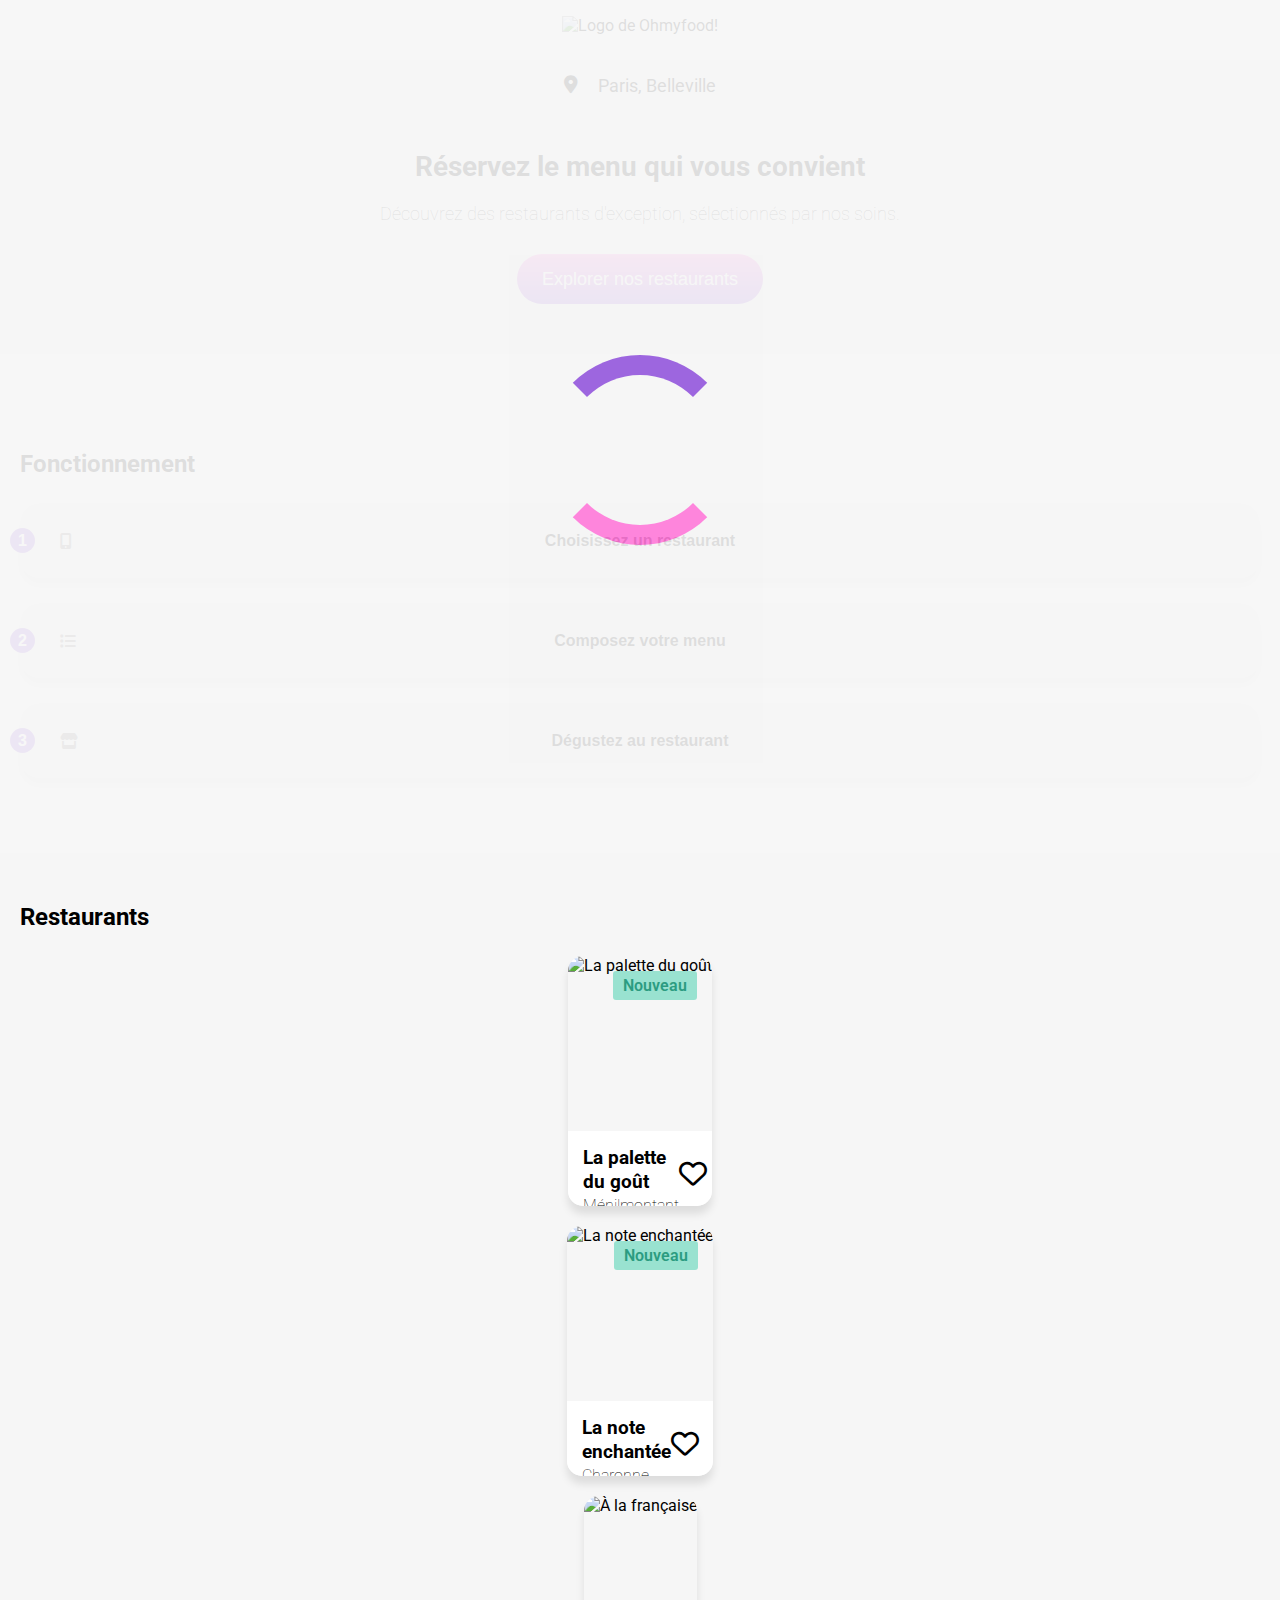
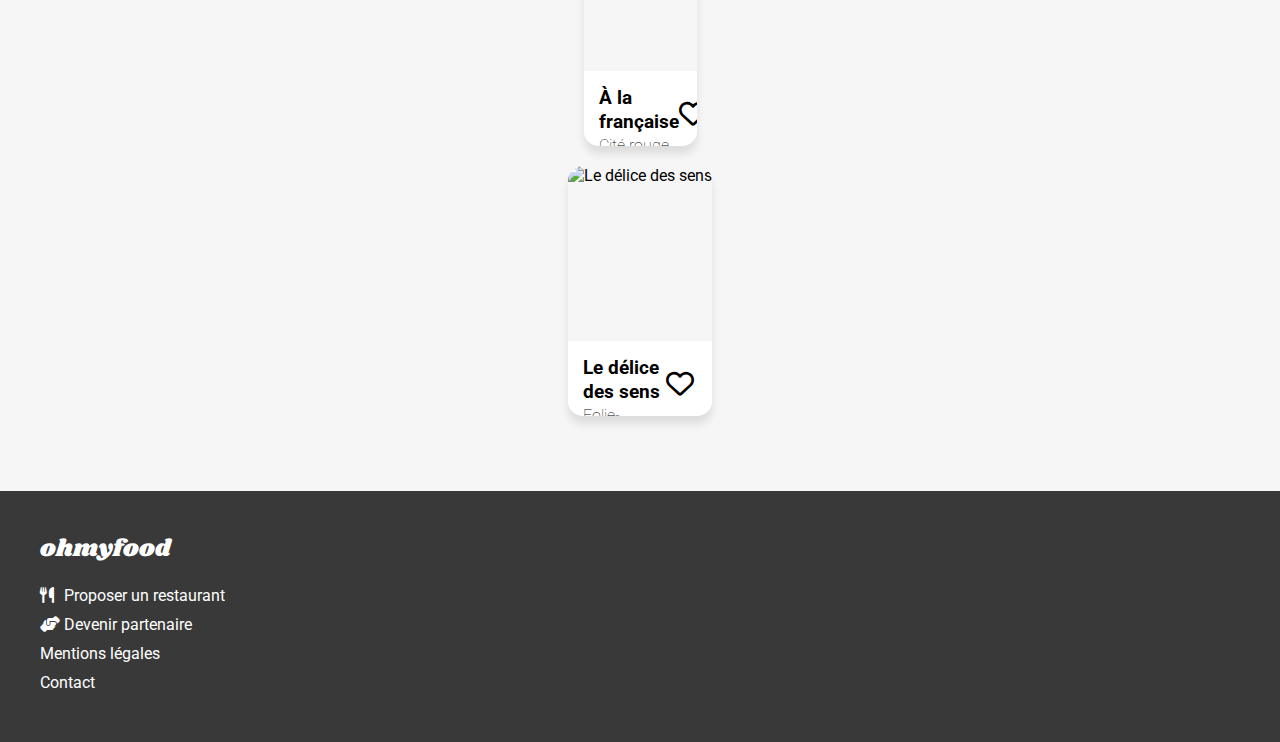
==== index.html @ 89e685eb "anim loader" ====
<!DOCTYPE html>
<html lang="fr">

<head>
    <meta charset="UTF-8">
    <meta http-equiv="X-UA-Compatible" content="IE=edge">
    <meta name="viewport" content="width=device-width, initial-scale=1.0">
    <meta name="description" content="Ohmyfood!, réservez le menu qui vous convient.">

    <!-- Fonts & icons -->
    <link rel="preconnect" href="https://fonts.googleapis.com">
    <link rel="preconnect" href="https://fonts.gstatic.com" crossorigin>
    <link href="https://fonts.googleapis.com/css2?family=Roboto:wght@100;200;400;500;700&family=Shrikhand&display=swap"
        rel="stylesheet">
    <link rel="stylesheet" href="https://cdnjs.cloudflare.com/ajax/libs/font-awesome/6.1.2/css/all.min.css">

    <!-- Custom styles -->
    <link rel="stylesheet" href="./css/main.css">

    <title>Ohmyfood!</title>
</head>

<body>
    <!-- LOADER SPINNER -->
    <div class="loader"></div>

    <!-- HEADER -->
    <header class="header">
        <div class="header__logo">
            <picture>
                <source srcset="./images/logo/ohmyfood@2x.svg 2x" media="(min-width:768px)">
                <img src="./images/logo/ohmyfood.png" alt="Logo de Ohmyfood!"
                    srcset="./images/logo/ohmyfood.png 1x, ./images/logo/ohmyfood@2x.svg 2x">
            </picture>
        </div>
        <div class="header__body">
            <p class="header__location"><i class="fa-solid fa-location-dot"></i> Paris, Belleville</p>
            <div class="header__intro">
                <h1>Réservez le menu qui vous convient</h1>
                <h2>Découvrez des restaurants d'exception, sélectionnés par nos soins.</h2>
                <button class="header__btn">Explorer nos restaurants</button>
            </div>
        </div>
    </header>

    <!-- MAIN -->
    <main>

        <!-- MENU -->
        <section class="menu">
            <div class="menu__heading">
                <h2>Fonctionnement</h2>
            </div>
            <div class="menu__list">
                <button class="menu__btn">
                    <span class="menu__btn__nb">1</span>
                    <i class="fa-solid fa-mobile-screen-button"></i>
                    Choisissez un restaurant
                </button>

                <button class="menu__btn">
                    <span class="menu__btn__nb">2</span>
                    <i class="fa-solid fa-list"></i>
                    Composez votre menu
                </button>

                <button class="menu__btn">
                    <span class="menu__btn__nb">3</span>
                    <i class="fa-solid fa-store"></i>
                    Dégustez au restaurant
                </button>
            </div>
        </section><!-- /menu -->

        <section class="restaurants">
            <h2 class="restaurants__heading">Restaurants</h2>

            <section class="restaurants__list">

                <a href="./menu-a.html" title="Ouvrir le menu">
                    <article class="card">
                        <div class="card__header">
                            <img class="card__img" src="./images/restaurants/jay-wennington-N_Y88TWmGwA-unsplash.jpg"
                                alt="La palette du goût">
                            <p class="card__new">Nouveau</p>
                        </div>
                        <div class="card__body">
                            <div class="card__heading">
                                <h3>La palette du goût</h3>
                                <p>Ménilmontant</p>
                            </div>
                            <span class="fa-stack card__heart">
                                <i class="fa-regular fa-heart fa-stack-1x"></i>
                                <i class="fa-solid fa-heart fa-stack-1x"></i>
                            </span>
                        </div>
                    </article>
                </a>

                <a href="./menu-b.html" title="Ouvrir le menu">
                    <article class="card">
                        <div class="card__header">
                            <img class="card__img" src="./images/restaurants/stil-u2Lp8tXIcjw-unsplash.jpg"
                                alt="La note enchantée">
                            <p class="card__new">Nouveau</p>
                        </div>
                        <div class="card__body">
                            <div class="card__heading">
                                <h3>La note enchantée</h3>
                                <p>Charonne</p>
                            </div>
                            <span class="fa-stack card__heart">
                                <i class="fa-regular fa-heart fa-stack-1x"></i>
                                <i class="fa-solid fa-heart fa-stack-1x"></i>
                            </span>
                        </div>
                    </article>
                </a>

                <a href="./menu-c.html" title="Ouvrir le menu">
                    <article class="card">
                        <div class="card__header">
                            <img class="card__img" src="./images/restaurants/toa-heftiba-DQKerTsQwi0-unsplash.jpg"
                                alt="À la française">
                        </div>
                        <div class="card__body">
                            <div class="card__heading">
                                <h3>À la française</h3>
                                <p>Cité rouge</p>
                            </div>
                            <span class="fa-stack card__heart">
                                <i class="fa-regular fa-heart fa-stack-1x"></i>
                                <i class="fa-solid fa-heart fa-stack-1x"></i>
                            </span>
                        </div>
                    </article>
                </a>

                <a href="./menu-d.html" title="Ouvrir le menu">
                    <article class="card">
                        <div class="card__header">
                            <img class="card__img"
                                src="./images/restaurants/louis-hansel-shotsoflouis-qNBGVyOCY8Q-unsplash.jpg"
                                alt="Le délice des sens">
                        </div>
                        <div class="card__body">
                            <div class="card__heading">
                                <h3>Le délice des sens</h3>
                                <p>Folie-Méricourt</p>
                            </div>
                            <span class="fa-stack card__heart">
                                <i class="fa-regular fa-heart fa-stack-1x"></i>
                                <i class="fa-solid fa-heart fa-stack-1x"></i>
                            </span>
                        </div>
                    </article>
                </a>
            </section>

        </section><!-- /restaurants -->
    </main>

    <!-- FOOTER -->
    <footer class="footer">
        <h2 class="footer__heading">ohmyfood</h2>
        <ul class="nav">
            <li><a class="nav__link" href="#" title="Proposer un restaurant"><i class="fa-solid fa-utensils"></i>
                    Proposer un restaurant</a></li>
            <li><a class="nav__link" href="#" title="Devenir partenaire"><i class="fa-solid fa-handshake-angle"></i>
                    Devenir partenaire</a></li>
            <li><a class="nav__link" href="#" title="Mentions légales">Mentions légales</a></li>
            <li><a class="nav__link" href="mailto:contact@ohmyfood.com" title="Contact">Contact</a></li>
        </ul>
    </footer>
</body>
</html>
---- css/main.css ----
* {
  box-sizing: border-box;
  margin: 0;
  padding: 0;
}

body {
  font-family: "Roboto", sans-serif;
  font-size: 16px;
}

picture, img {
  display: block;
  width: 100%;
  max-width: 100%;
}

header,
main,
footer {
  width: 100%;
}

a {
  text-decoration: none;
  color: black;
}

ul {
  list-style: none;
}

button {
  border-style: none;
  background-color: transparent;
}

.on {
  display: block;
}

.off {
  display: none;
}

.menu__btn {
  width: 100%;
  height: 75px;
  border-radius: 20px;
  position: relative;
  display: flex;
  justify-content: center;
  align-items: center;
  font-weight: 600;
  font-size: 16px;
  box-shadow: 0px 8px 8px 0px rgba(0, 0, 0, 0.1);
  background-color: #f6f6f6;
  transition: all 300ms ease-in-out;
}
.menu__btn__nb {
  display: flex;
  justify-content: center;
  align-items: center;
  position: absolute;
  left: -10px;
  width: 25px;
  height: 25px;
  border-radius: 50%;
  color: white;
  background-color: #9356DC;
}
.menu__btn i {
  position: absolute;
  left: 40px;
  color: #807d7d;
  transition: color 300ms ease-in-out;
}
.menu__btn:hover {
  background-color: #e4d5f6;
  box-shadow: 0px 8px 8px 0px rgba(0, 0, 0, 0.2);
}
.menu__btn:hover i {
  color: #9356DC;
}

.card {
  width: 100%;
  height: 250px;
  border-radius: 15px;
  box-shadow: 0px 8px 8px 0px rgba(0, 0, 0, 0.1);
  overflow: hidden;
  position: relative;
}
.card__header {
  display: flex;
  justify-content: center;
  align-items: center;
  position: relative;
}
.card__header img {
  -o-object-fit: cover;
     object-fit: cover;
}
.card__new {
  position: absolute;
  top: 15px;
  right: 15px;
  color: #2c9c81;
  font-weight: 600;
  background-color: #99E2D0;
  padding: 5px 10px;
  font-size: 16px;
  border-radius: 3px;
}
.card__body {
  position: absolute;
  bottom: 0;
  width: 100%;
  height: 75px;
  background-color: white;
  padding: 15px;
  display: flex;
  justify-content: space-between;
}
.card__heading {
  line-height: 1.5em;
}
.card__heading p {
  font-weight: 100;
}
.card__heart {
  font-size: 28px;
}
.card__heart .fa-solid {
  opacity: 0;
  background: linear-gradient(#9356DC, #FF79DA);
  -webkit-background-clip: text;
  -webkit-text-fill-color: transparent;
  transition: opacity 300ms ease-in-out;
}
.card__heart .fa-regular {
  opacity: 1;
  transition: opacity 300ms ease-in-out;
}
.card__heart:hover .fa-solid {
  opacity: 1;
}
.card__heart:hover .fa-regular {
  opacity: 0;
}

.loader {
  /* all the page */
  position: fixed;
  top: 0;
  left: 0;
  width: 100vw;
  height: 100vh;
  /* top */
  z-index: 1;
  /* center */
  display: flex;
  justify-content: center;
  align-items: center;
  /* bg color */
  background-color: #f6f6f6;
  opacity: 0.9;
  /*anim*/
  -webkit-animation: fadeout 3s 2s linear forwards;
          animation: fadeout 3s 2s linear forwards;
}
.loader::after {
  content: "";
  width: 150px;
  height: 150px;
  border: 20px solid transparent;
  border-bottom-color: #FF79DA;
  border-top-color: #9356DC;
  border-radius: 50%;
  -webkit-animation: loading 0.75s ease infinite;
          animation: loading 0.75s ease infinite;
}

@-webkit-keyframes loading {
  to {
    transform: rotate(-360deg);
  }
}

@keyframes loading {
  to {
    transform: rotate(-360deg);
  }
}
@-webkit-keyframes fadeout {
  to {
    opacity: 0;
    visibility: hidden;
  }
}
@keyframes fadeout {
  to {
    opacity: 0;
    visibility: hidden;
  }
}
.header {
  height: 400px;
}
.header__logo {
  height: 60px;
  display: flex;
  justify-content: center;
  align-items: center;
  position: relative;
}
.header__logo a {
  position: absolute;
  left: 0px;
  padding: 20px;
  font-size: 20px;
}
.header__logo a:hover {
  color: #FF79DA;
}
.header__logo picture, .header__logo img {
  height: 29px;
  width: auto;
}
.header__image {
  -o-object-fit: cover;
     object-fit: cover;
}
.header__location {
  height: 50px;
  font-size: 18px;
  display: flex;
  justify-content: center;
  align-items: center;
  background-color: #f1eded;
}
.header__location i {
  margin-right: 20px;
}
.header__intro {
  padding: 40px 20px;
  text-align: center;
  background-color: #f6f6f6;
}
.header__intro h1 {
  font-size: 28px;
}
.header__intro h2 {
  margin: 20px auto;
  font-weight: 100;
  font-size: 18px;
}
.header__btn {
  margin: 10px auto;
  height: 50px;
  padding-inline: 25px;
  border-radius: 25px;
  background: linear-gradient(#FF79DA, #9356DC);
  font-size: 18px;
  color: white;
  cursor: pointer;
}

.footer {
  padding: 40px;
  background-color: #393939;
  color: white;
}
.footer__heading {
  font-family: "Shrikhand", cursive;
  font-weight: 400;
}

.nav {
  margin-top: 20px;
}
.nav li {
  margin: 10px 0;
}
.nav__link {
  color: white;
}
.nav__link i {
  display: inline-block;
  width: 20px;
}

.menu {
  padding: 50px 20px;
}
.menu__list {
  padding: 25px 0;
  display: flex;
  flex-direction: column;
  align-items: center;
  gap: 25px;
}

.restaurants {
  padding: 50px 20px;
  background-color: #f6f6f6;
}
.restaurants__list {
  padding: 25px 0;
  display: flex;
  flex-direction: column;
  align-items: center;
  gap: 20px;
}/*# sourceMappingURL=main.css.map */
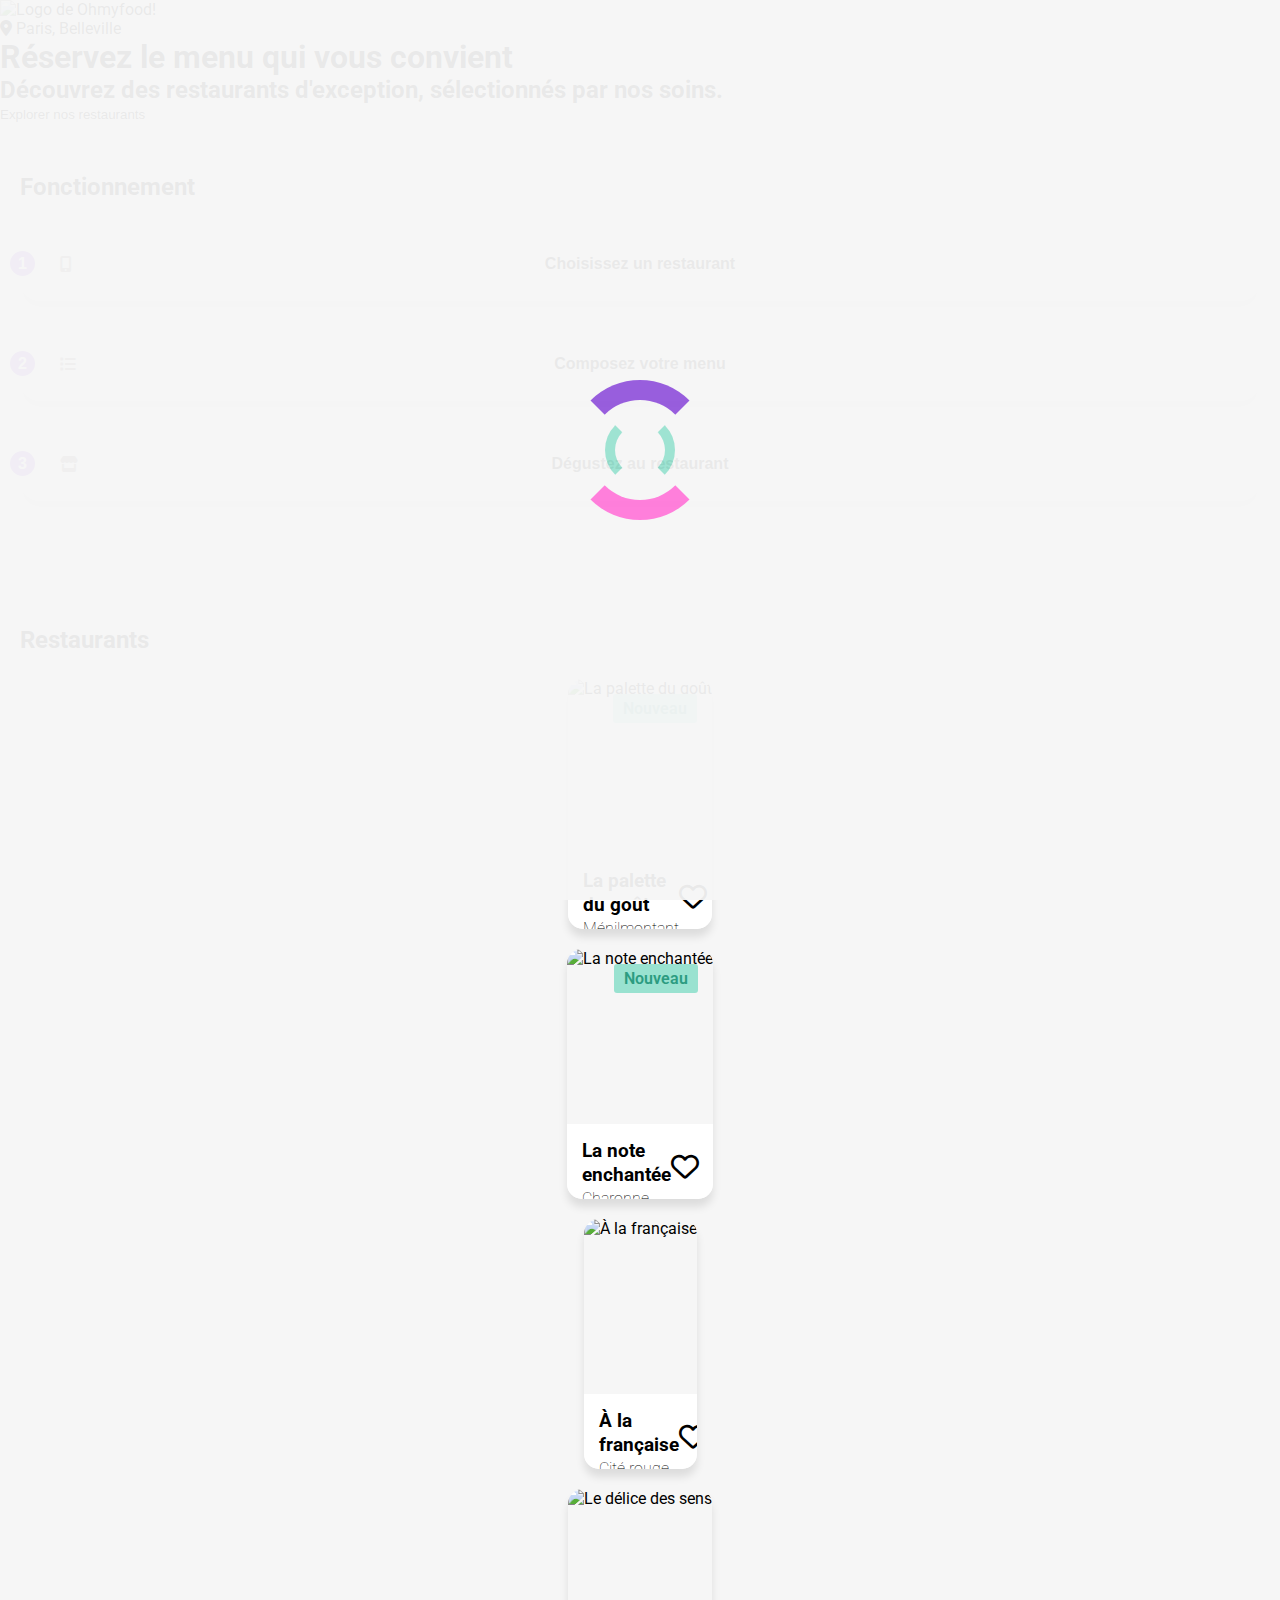
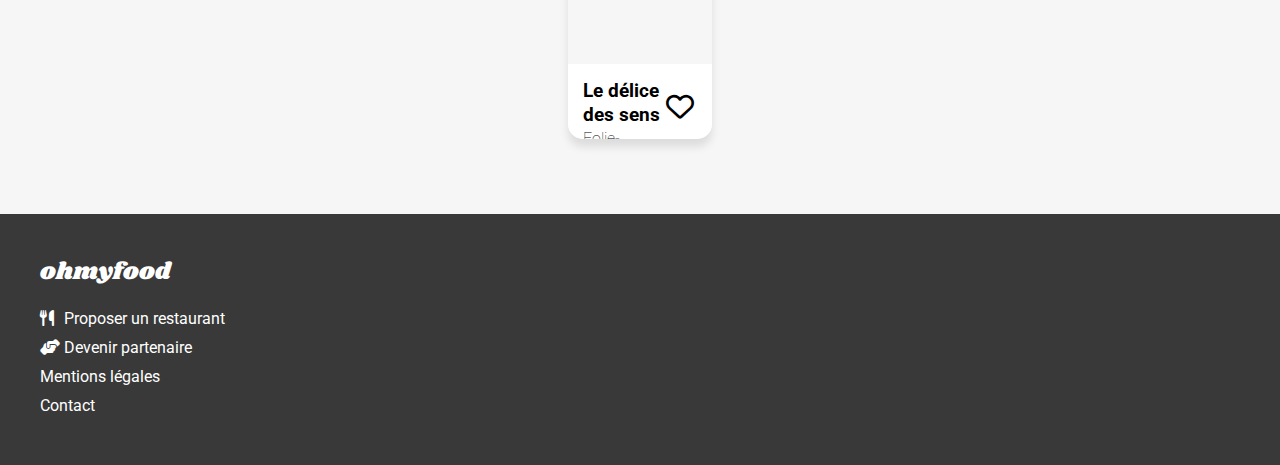
==== commit 28cc97e9: "index.html : containers" ====
--- a/index.html
+++ b/index.html
@@ -10,7 +10,8 @@
     <!-- Fonts & icons -->
     <link rel="preconnect" href="https://fonts.googleapis.com">
     <link rel="preconnect" href="https://fonts.gstatic.com" crossorigin>
-    <link href="https://fonts.googleapis.com/css2?family=Roboto:wght@100;200;400;500;700&family=Shrikhand&display=swap"
+    <link
+        href="https://fonts.googleapis.com/css2?family=Roboto:wght@100;200;300;400;500;700&family=Shrikhand&display=swap"
         rel="stylesheet">
     <link rel="stylesheet" href="https://cdnjs.cloudflare.com/ajax/libs/font-awesome/6.1.2/css/all.min.css">
 
@@ -26,151 +27,160 @@
 
     <!-- HEADER -->
     <header class="header">
-        <div class="header__logo">
+        <div class="container">
             <picture>
                 <source srcset="./images/logo/ohmyfood@2x.svg 2x" media="(min-width:768px)">
                 <img src="./images/logo/ohmyfood.png" alt="Logo de Ohmyfood!"
                     srcset="./images/logo/ohmyfood.png 1x, ./images/logo/ohmyfood@2x.svg 2x">
             </picture>
-        </div>
-        <div class="header__body">
-            <p class="header__location"><i class="fa-solid fa-location-dot"></i> Paris, Belleville</p>
-            <div class="header__intro">
-                <h1>Réservez le menu qui vous convient</h1>
-                <h2>Découvrez des restaurants d'exception, sélectionnés par nos soins.</h2>
-                <button class="header__btn">Explorer nos restaurants</button>
-            </div>
-        </div>
+        </div><!-- container -->
     </header>
 
     <!-- MAIN -->
     <main>
 
+        <!-- HOME -->
+        <section class="home">
+            <div class="container">
+                <p class="home__location"><i class="fa-solid fa-location-dot"></i> Paris, Belleville</p>
+                <div class="home__txt">
+                    <h1>Réservez le menu qui vous convient</h1>
+                    <h2>Découvrez des restaurants d'exception, sélectionnés par nos soins.</h2>
+                    <button class="main-btn">Explorer nos restaurants</button>
+                </div>
+            </div>
+        </section>
+
         <!-- MENU -->
         <section class="menu">
-            <div class="menu__heading">
-                <h2>Fonctionnement</h2>
-            </div>
-            <div class="menu__list">
-                <button class="menu__btn">
-                    <span class="menu__btn__nb">1</span>
-                    <i class="fa-solid fa-mobile-screen-button"></i>
-                    Choisissez un restaurant
-                </button>
-
-                <button class="menu__btn">
-                    <span class="menu__btn__nb">2</span>
-                    <i class="fa-solid fa-list"></i>
-                    Composez votre menu
-                </button>
-
-                <button class="menu__btn">
-                    <span class="menu__btn__nb">3</span>
-                    <i class="fa-solid fa-store"></i>
-                    Dégustez au restaurant
-                </button>
+            <div class="container">
+                <div class="menu__heading">
+                    <h2>Fonctionnement</h2>
+                </div>
+                <div class="menu__list">
+                    <button class="menu__btn">
+                        <span class="menu__btn__nb">1</span>
+                        <i class="fa-solid fa-mobile-screen-button"></i>
+                        Choisissez un restaurant
+                    </button>
+                    <button class="menu__btn">
+                        <span class="menu__btn__nb">2</span>
+                        <i class="fa-solid fa-list"></i>
+                        Composez votre menu
+                    </button>
+                    <button class="menu__btn">
+                        <span class="menu__btn__nb">3</span>
+                        <i class="fa-solid fa-store"></i>
+                        Dégustez au restaurant
+                    </button>
+                </div>
             </div>
         </section><!-- /menu -->
 
+        <!-- Resturants list cards -->
         <section class="restaurants">
-            <h2 class="restaurants__heading">Restaurants</h2>
+            <div class="container">
+                <h2 class="restaurants__heading">Restaurants</h2>
 
-            <section class="restaurants__list">
+                <section class="restaurants__list">
 
-                <a href="./menu-a.html" title="Ouvrir le menu">
-                    <article class="card">
-                        <div class="card__header">
-                            <img class="card__img" src="./images/restaurants/jay-wennington-N_Y88TWmGwA-unsplash.jpg"
-                                alt="La palette du goût">
-                            <p class="card__new">Nouveau</p>
-                        </div>
-                        <div class="card__body">
-                            <div class="card__heading">
-                                <h3>La palette du goût</h3>
-                                <p>Ménilmontant</p>
+                    <a href="./menu-a.html" title="Ouvrir le menu">
+                        <article class="card">
+                            <div class="card__header">
+                                <img class="card__img"
+                                    src="./images/restaurants/jay-wennington-N_Y88TWmGwA-unsplash.jpg"
+                                    alt="La palette du goût">
+                                <p class="card__new">Nouveau</p>
                             </div>
-                            <span class="fa-stack card__heart">
-                                <i class="fa-regular fa-heart fa-stack-1x"></i>
-                                <i class="fa-solid fa-heart fa-stack-1x"></i>
-                            </span>
-                        </div>
-                    </article>
-                </a>
+                            <div class="card__body">
+                                <div class="card__heading">
+                                    <h3>La palette du goût</h3>
+                                    <p>Ménilmontant</p>
+                                </div>
+                                <span class="fa-stack card__heart">
+                                    <i class="fa-regular fa-heart fa-stack-1x"></i>
+                                    <i class="fa-solid fa-heart fa-stack-1x"></i>
+                                </span>
+                            </div>
+                        </article>
+                    </a>
 
-                <a href="./menu-b.html" title="Ouvrir le menu">
-                    <article class="card">
-                        <div class="card__header">
-                            <img class="card__img" src="./images/restaurants/stil-u2Lp8tXIcjw-unsplash.jpg"
-                                alt="La note enchantée">
-                            <p class="card__new">Nouveau</p>
-                        </div>
-                        <div class="card__body">
-                            <div class="card__heading">
-                                <h3>La note enchantée</h3>
-                                <p>Charonne</p>
+                    <a href="./menu-b.html" title="Ouvrir le menu">
+                        <article class="card">
+                            <div class="card__header">
+                                <img class="card__img" src="./images/restaurants/stil-u2Lp8tXIcjw-unsplash.jpg"
+                                    alt="La note enchantée">
+                                <p class="card__new">Nouveau</p>
                             </div>
-                            <span class="fa-stack card__heart">
-                                <i class="fa-regular fa-heart fa-stack-1x"></i>
-                                <i class="fa-solid fa-heart fa-stack-1x"></i>
-                            </span>
-                        </div>
-                    </article>
-                </a>
+                            <div class="card__body">
+                                <div class="card__heading">
+                                    <h3>La note enchantée</h3>
+                                    <p>Charonne</p>
+                                </div>
+                                <span class="fa-stack card__heart">
+                                    <i class="fa-regular fa-heart fa-stack-1x"></i>
+                                    <i class="fa-solid fa-heart fa-stack-1x"></i>
+                                </span>
+                            </div>
+                        </article>
+                    </a>
 
-                <a href="./menu-c.html" title="Ouvrir le menu">
-                    <article class="card">
-                        <div class="card__header">
-                            <img class="card__img" src="./images/restaurants/toa-heftiba-DQKerTsQwi0-unsplash.jpg"
-                                alt="À la française">
-                        </div>
-                        <div class="card__body">
-                            <div class="card__heading">
-                                <h3>À la française</h3>
-                                <p>Cité rouge</p>
+                    <a href="./menu-c.html" title="Ouvrir le menu">
+                        <article class="card">
+                            <div class="card__header">
+                                <img class="card__img" src="./images/restaurants/toa-heftiba-DQKerTsQwi0-unsplash.jpg"
+                                    alt="À la française">
                             </div>
-                            <span class="fa-stack card__heart">
-                                <i class="fa-regular fa-heart fa-stack-1x"></i>
-                                <i class="fa-solid fa-heart fa-stack-1x"></i>
-                            </span>
-                        </div>
-                    </article>
-                </a>
+                            <div class="card__body">
+                                <div class="card__heading">
+                                    <h3>À la française</h3>
+                                    <p>Cité rouge</p>
+                                </div>
+                                <span class="fa-stack card__heart">
+                                    <i class="fa-regular fa-heart fa-stack-1x"></i>
+                                    <i class="fa-solid fa-heart fa-stack-1x"></i>
+                                </span>
+                            </div>
+                        </article>
+                    </a>
 
-                <a href="./menu-d.html" title="Ouvrir le menu">
-                    <article class="card">
-                        <div class="card__header">
-                            <img class="card__img"
-                                src="./images/restaurants/louis-hansel-shotsoflouis-qNBGVyOCY8Q-unsplash.jpg"
-                                alt="Le délice des sens">
-                        </div>
-                        <div class="card__body">
-                            <div class="card__heading">
-                                <h3>Le délice des sens</h3>
-                                <p>Folie-Méricourt</p>
+                    <a href="./menu-d.html" title="Ouvrir le menu">
+                        <article class="card">
+                            <div class="card__header">
+                                <img class="card__img"
+                                    src="./images/restaurants/louis-hansel-shotsoflouis-qNBGVyOCY8Q-unsplash.jpg"
+                                    alt="Le délice des sens">
                             </div>
-                            <span class="fa-stack card__heart">
-                                <i class="fa-regular fa-heart fa-stack-1x"></i>
-                                <i class="fa-solid fa-heart fa-stack-1x"></i>
-                            </span>
-                        </div>
-                    </article>
-                </a>
-            </section>
-
+                            <div class="card__body">
+                                <div class="card__heading">
+                                    <h3>Le délice des sens</h3>
+                                    <p>Folie-Méricourt</p>
+                                </div>
+                                <span class="fa-stack card__heart">
+                                    <i class="fa-regular fa-heart fa-stack-1x"></i>
+                                    <i class="fa-solid fa-heart fa-stack-1x"></i>
+                                </span>
+                            </div>
+                        </article>
+                    </a>
+                </section>
+            </div><!-- container -->
         </section><!-- /restaurants -->
     </main>
 
     <!-- FOOTER -->
     <footer class="footer">
-        <h2 class="footer__heading">ohmyfood</h2>
-        <ul class="nav">
-            <li><a class="nav__link" href="#" title="Proposer un restaurant"><i class="fa-solid fa-utensils"></i>
-                    Proposer un restaurant</a></li>
-            <li><a class="nav__link" href="#" title="Devenir partenaire"><i class="fa-solid fa-handshake-angle"></i>
-                    Devenir partenaire</a></li>
-            <li><a class="nav__link" href="#" title="Mentions légales">Mentions légales</a></li>
-            <li><a class="nav__link" href="mailto:contact@ohmyfood.com" title="Contact">Contact</a></li>
-        </ul>
+        <div class="container">
+            <h2 class="footer__heading">ohmyfood</h2>
+            <ul class="nav">
+                <li><a class="nav__link" href="#" title="Proposer un restaurant"><i class="fa-solid fa-utensils"></i>
+                        Proposer un restaurant</a></li>
+                <li><a class="nav__link" href="#" title="Devenir partenaire"><i class="fa-solid fa-handshake-angle"></i>
+                        Devenir partenaire</a></li>
+                <li><a class="nav__link" href="#" title="Mentions légales">Mentions légales</a></li>
+                <li><a class="nav__link" href="mailto:contact@ohmyfood.com" title="Contact">Contact</a></li>
+            </ul>
+        </div><!-- container -->
     </footer>
 </body>
 </html>--- a/css/main.css
+++ b/css/main.css
@@ -43,6 +43,59 @@
   display: none;
 }
 
+@-webkit-keyframes loader-rotate {
+  to {
+    transform: rotate(-360deg);
+  }
+}
+
+@keyframes loader-rotate {
+  to {
+    transform: rotate(-360deg);
+  }
+}
+@-webkit-keyframes loader-fadeout {
+  to {
+    opacity: 0;
+    visibility: hidden;
+  }
+}
+@keyframes loader-fadeout {
+  to {
+    opacity: 0;
+    visibility: hidden;
+  }
+}
+@-webkit-keyframes menu-fadein {
+  0% {
+    opacity: 0;
+    transform: translateY(15%);
+  }
+  50% {
+    opacity: 1;
+  }
+  90% {
+    transform: translateY(-2%);
+  }
+  100% {
+    transform: translateY(0);
+  }
+}
+@keyframes menu-fadein {
+  0% {
+    opacity: 0;
+    transform: translateY(15%);
+  }
+  50% {
+    opacity: 1;
+  }
+  90% {
+    transform: translateY(-2%);
+  }
+  100% {
+    transform: translateY(0);
+  }
+}
 .menu__btn {
   width: 100%;
   height: 75px;
@@ -157,62 +210,158 @@
   width: 100vw;
   height: 100vh;
   /* top */
-  z-index: 1;
+  z-index: 2;
   /* center */
   display: flex;
   justify-content: center;
   align-items: center;
   /* bg color */
   background-color: #f6f6f6;
-  opacity: 0.9;
-  /*anim*/
-  -webkit-animation: fadeout 3s 2s linear forwards;
-          animation: fadeout 3s 2s linear forwards;
+  opacity: 0.95;
+  /* anim */
+  -webkit-animation: loader-fadeout 3s 750ms linear forwards;
+          animation: loader-fadeout 3s 750ms linear forwards;
 }
 .loader::after {
   content: "";
-  width: 150px;
-  height: 150px;
+  width: 100px;
+  height: 100px;
   border: 20px solid transparent;
   border-bottom-color: #FF79DA;
   border-top-color: #9356DC;
   border-radius: 50%;
-  -webkit-animation: loading 0.75s ease infinite;
-          animation: loading 0.75s ease infinite;
-}
-
-@-webkit-keyframes loading {
-  to {
-    transform: rotate(-360deg);
-  }
-}
-
-@keyframes loading {
-  to {
-    transform: rotate(-360deg);
-  }
-}
-@-webkit-keyframes fadeout {
-  to {
-    opacity: 0;
-    visibility: hidden;
-  }
-}
-@keyframes fadeout {
-  to {
-    opacity: 0;
-    visibility: hidden;
-  }
-}
-.header {
-  height: 400px;
-}
+  -webkit-animation: loader-rotate 0.8s 0.2s ease infinite;
+          animation: loader-rotate 0.8s 0.2s ease infinite;
+}
+.loader::before {
+  content: "";
+  position: absolute;
+  width: 50px;
+  height: 50px;
+  border: 10px solid transparent;
+  border-right-color: #99E2D0;
+  border-left-color: #99E2D0;
+  border-radius: 50%;
+  -webkit-animation: loader-rotate 0.65s 0.01s ease-in-out infinite;
+          animation: loader-rotate 0.65s 0.01s ease-in-out infinite;
+}
+
+.items {
+  display: flex;
+  flex-direction: column;
+  gap: 15px;
+  padding: 5px 0;
+}
+.items h3 {
+  text-transform: uppercase;
+  font-weight: 300;
+  font-size: 16px;
+  position: relative;
+  padding-top: 25px;
+  padding-bottom: 10px;
+}
+.items h3::after {
+  position: absolute;
+  content: "";
+  bottom: 0;
+  left: 0;
+  height: 3px;
+  width: 40px;
+  background-color: #99E2D0;
+}
+
+.item {
+  background-color: #fff;
+  border-radius: 15px;
+  box-shadow: 0px 0px 5px rgba(0, 0, 0, 0.1);
+  height: 70px;
+  display: flex;
+  overflow: hidden;
+  cursor: pointer;
+}
+.item--1 {
+  -webkit-animation: menu-fadein 380ms 80ms ease-in-out both;
+          animation: menu-fadein 380ms 80ms ease-in-out both;
+}
+.item--2 {
+  -webkit-animation: menu-fadein 380ms 160ms ease-in-out both;
+          animation: menu-fadein 380ms 160ms ease-in-out both;
+}
+.item--3 {
+  -webkit-animation: menu-fadein 380ms 240ms ease-in-out both;
+          animation: menu-fadein 380ms 240ms ease-in-out both;
+}
+.item--4 {
+  -webkit-animation: menu-fadein 380ms 320ms ease-in-out both;
+          animation: menu-fadein 380ms 320ms ease-in-out both;
+}
+.item--5 {
+  -webkit-animation: menu-fadein 380ms 400ms ease-in-out both;
+          animation: menu-fadein 380ms 400ms ease-in-out both;
+}
+.item--6 {
+  -webkit-animation: menu-fadein 380ms 480ms ease-in-out both;
+          animation: menu-fadein 380ms 480ms ease-in-out both;
+}
+.item--7 {
+  -webkit-animation: menu-fadein 380ms 560ms ease-in-out both;
+          animation: menu-fadein 380ms 560ms ease-in-out both;
+}
+.item--8 {
+  -webkit-animation: menu-fadein 380ms 640ms ease-in-out both;
+          animation: menu-fadein 380ms 640ms ease-in-out both;
+}
+.item--9 {
+  -webkit-animation: menu-fadein 380ms 720ms ease-in-out both;
+          animation: menu-fadein 380ms 720ms ease-in-out both;
+}
+.item__header {
+  padding: 1rem;
+  flex: 1;
+  overflow: hidden;
+}
+.item__header * {
+  white-space: nowrap;
+  overflow: hidden;
+  text-overflow: ellipsis;
+}
+.item__price {
+  padding: 1rem;
+  display: flex;
+  justify-content: flex-end;
+  align-items: flex-end;
+  font-weight: bold;
+}
+.item__select {
+  display: grid;
+  place-content: center;
+  height: 100%;
+  background-color: #99E2D0;
+  font-size: 22px;
+  color: white;
+  margin-right: -4rem;
+  transition: all 500ms;
+  width: 4rem;
+}
+.item__select i {
+  transition: transform 500ms;
+}
+.item:hover .item__select {
+  margin-right: 0;
+}
+.item:hover .item__select i {
+  transform: rotate(-360deg);
+}
+
 .header__logo {
   height: 60px;
   display: flex;
   justify-content: center;
   align-items: center;
   position: relative;
+  box-shadow: 0 0 0.5rem rgba(0, 0, 0, 0.5);
+  /* top of location*/
+  z-index: 1;
 }
 .header__logo a {
   position: absolute;
@@ -228,6 +377,9 @@
   width: auto;
 }
 .header__image {
+  max-width: 100%;
+  max-height: 32rem;
+  width: 100%;
   -o-object-fit: cover;
      object-fit: cover;
 }
@@ -257,13 +409,22 @@
 }
 .header__btn {
   margin: 10px auto;
+  display: block;
+  text-align: center;
+  color: white;
   height: 50px;
   padding-inline: 25px;
   border-radius: 25px;
   background: linear-gradient(#FF79DA, #9356DC);
   font-size: 18px;
-  color: white;
+  font-weight: 400;
   cursor: pointer;
+  transition: all 350ms ease-in-out;
+  box-shadow: 0 0.2rem 0.5rem rgba(0, 0, 0, 0.1);
+}
+.header__btn:hover {
+  background: linear-gradient(#ff88de, #9b63df);
+  box-shadow: 0 0.2rem 0.5rem rgba(0, 0, 0, 0.4);
 }
 
 .footer {
@@ -311,4 +472,43 @@
   flex-direction: column;
   align-items: center;
   gap: 20px;
+}
+
+.restaurant {
+  /* top of header image*/
+  z-index: 1;
+  background-color: #f6f6f6;
+  position: relative;
+  margin-top: -3rem;
+  border-radius: 3rem 3rem 0 0;
+  padding: 1.2rem 1.2rem;
+}
+.restaurant__header {
+  display: flex;
+  align-items: center;
+  justify-content: space-between;
+}
+.restaurant__header h2 {
+  font-family: Shrikhand;
+  font-size: 28px;
+  font-weight: 100;
+}
+.restaurant__btn {
+  margin: 50px auto;
+  display: block;
+  text-align: center;
+  color: white;
+  height: 50px;
+  padding-inline: 25px;
+  border-radius: 25px;
+  background: linear-gradient(#FF79DA, #9356DC);
+  font-size: 18px;
+  font-weight: 400;
+  cursor: pointer;
+  transition: all 350ms ease-in-out;
+  box-shadow: 0 0.2rem 0.5rem rgba(0, 0, 0, 0.1);
+}
+.restaurant__btn:hover {
+  background: linear-gradient(#ff88de, #9b63df);
+  box-shadow: 0 0.2rem 0.5rem rgba(0, 0, 0, 0.4);
 }/*# sourceMappingURL=main.css.map */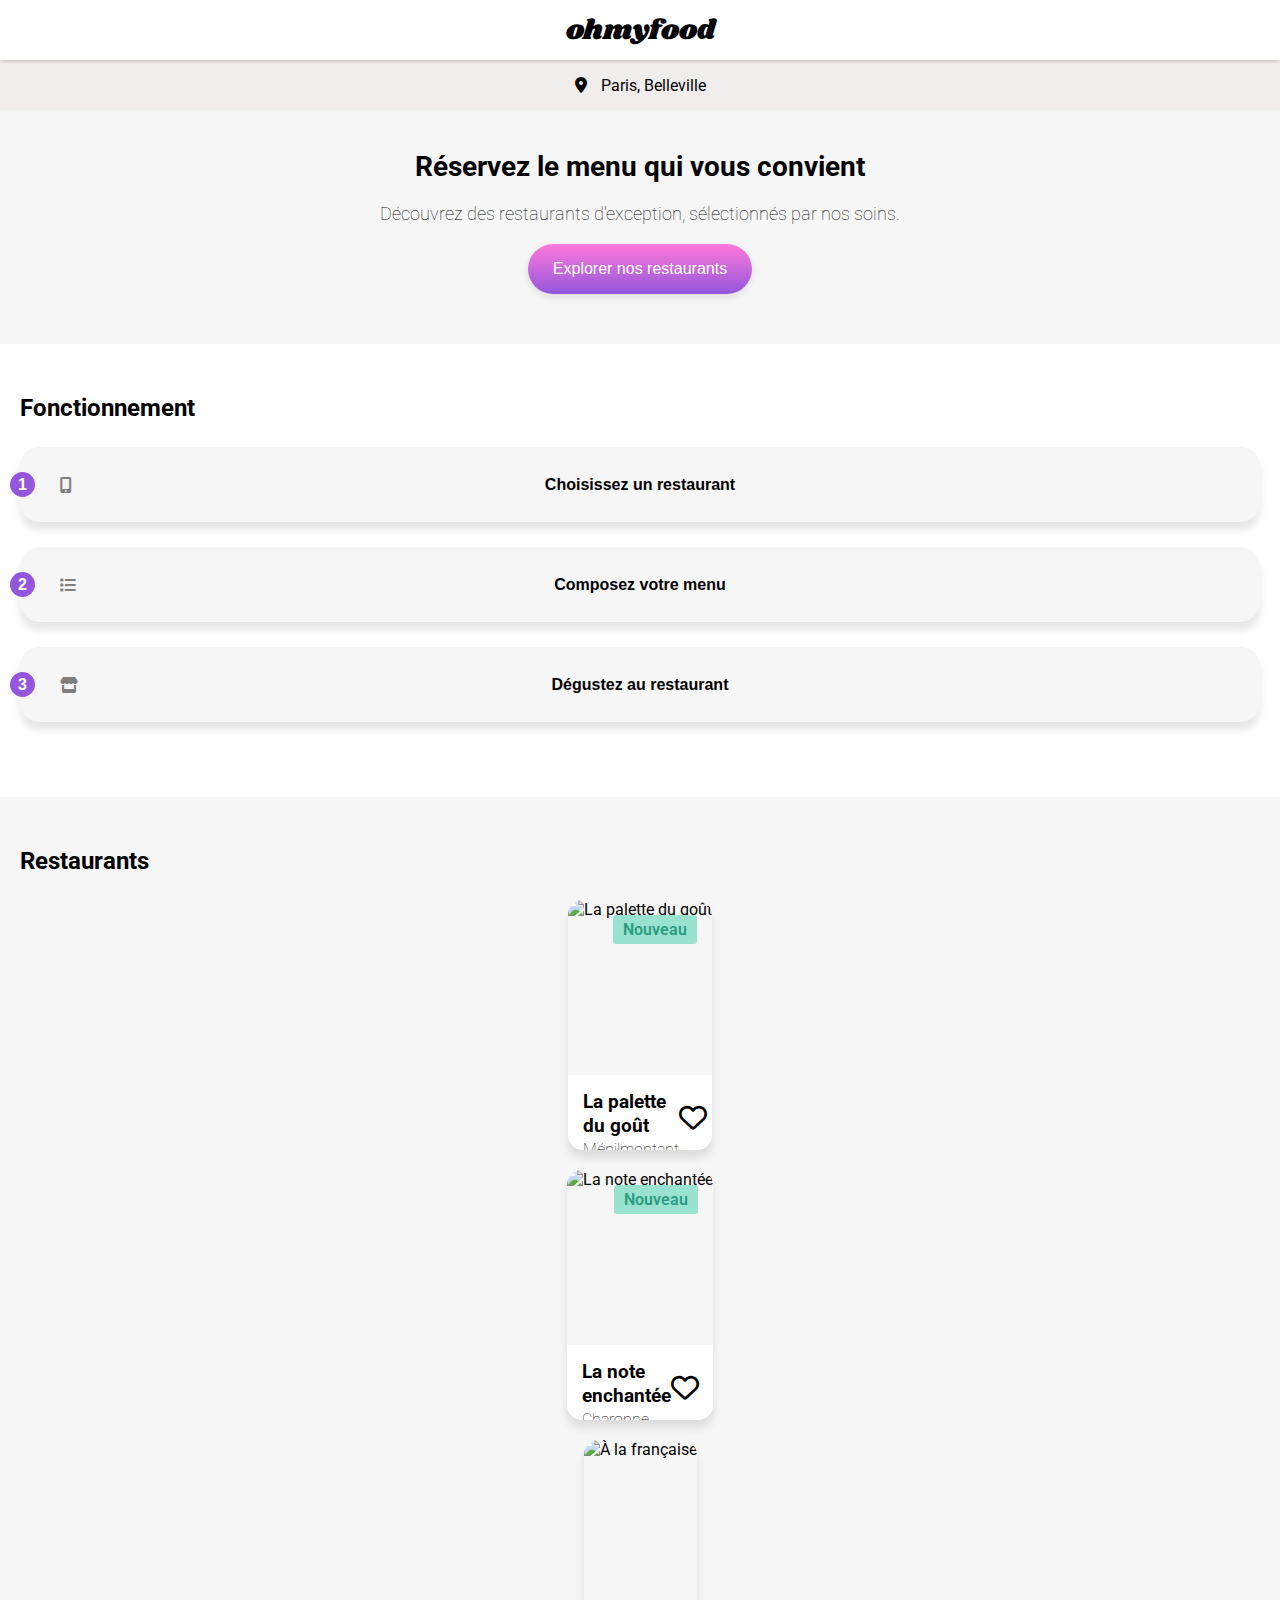
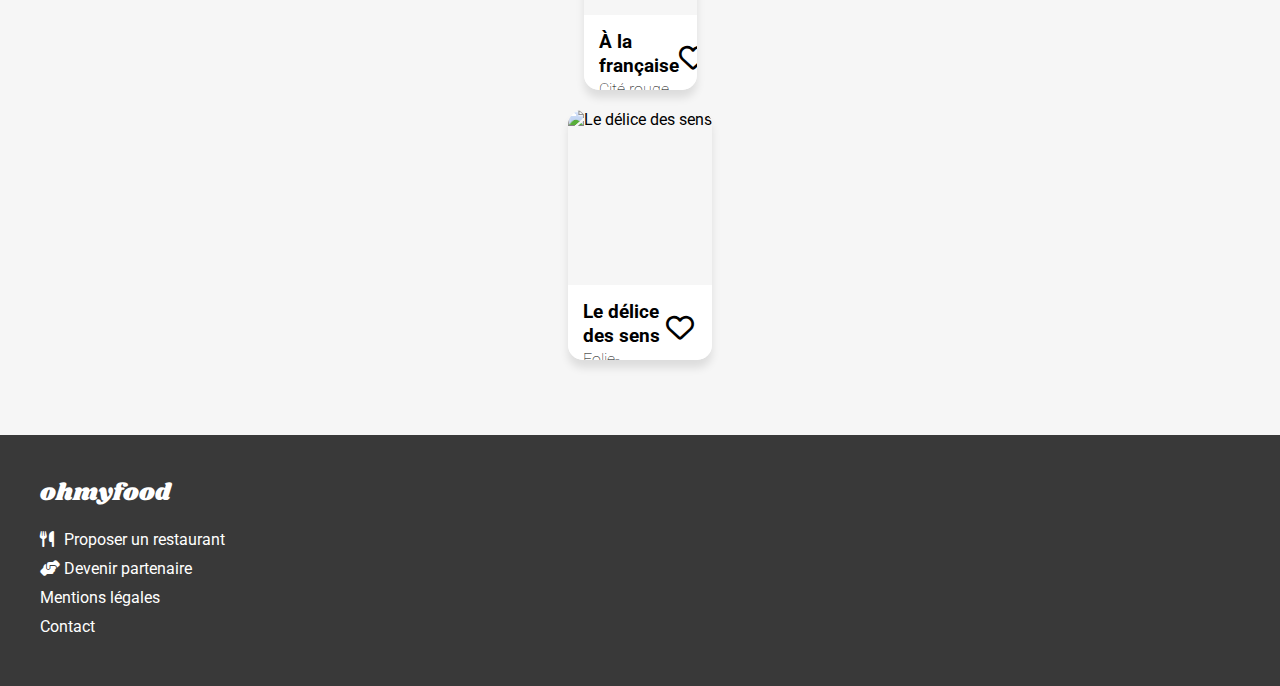
==== commit 336675de: "header + container" ====
--- a/index.html
+++ b/index.html
@@ -23,35 +23,34 @@
 
 <body>
     <!-- LOADER SPINNER -->
-    <div class="loader"></div>
+    <!-- <div class="loader"></div> -->
 
     <!-- HEADER -->
     <header class="header">
         <div class="container">
-            <picture>
-                <source srcset="./images/logo/ohmyfood@2x.svg 2x" media="(min-width:768px)">
-                <img src="./images/logo/ohmyfood.png" alt="Logo de Ohmyfood!"
-                    srcset="./images/logo/ohmyfood.png 1x, ./images/logo/ohmyfood@2x.svg 2x">
-            </picture>
-        </div><!-- container -->
+            <h1 class="header__title">ohmyfood</h1>
+        </div>
     </header>
 
     <!-- MAIN -->
     <main>
 
         <!-- HOME -->
-        <section class="home">
+        <section class="home__location">
             <div class="container">
-                <p class="home__location"><i class="fa-solid fa-location-dot"></i> Paris, Belleville</p>
-                <div class="home__txt">
-                    <h1>Réservez le menu qui vous convient</h1>
-                    <h2>Découvrez des restaurants d'exception, sélectionnés par nos soins.</h2>
-                    <button class="main-btn">Explorer nos restaurants</button>
-                </div>
+                <p><i class="fa-solid fa-location-dot"></i> Paris, Belleville</p>
             </div>
         </section>
 
-        <!-- MENU -->
+        <section class="home__hero">
+            <div class="container">
+                <h1>Réservez le menu qui vous convient</h1>
+                <h2>Découvrez des restaurants d'exception, sélectionnés par nos soins.</h2>
+                <button class="main-btn">Explorer nos restaurants</button>
+            </div>
+        </section>
+
+        <!-- HOME MENU -->
         <section class="menu">
             <div class="container">
                 <div class="menu__heading">
@@ -183,4 +182,5 @@
         </div><!-- container -->
     </footer>
 </body>
+
 </html>--- a/css/main.css
+++ b/css/main.css
@@ -7,6 +7,7 @@
 body {
   font-family: "Roboto", sans-serif;
   font-size: 16px;
+  color: black;
 }
 
 picture, img {
@@ -15,15 +16,18 @@
   max-width: 100%;
 }
 
-header,
-main,
-footer {
+header, main, footer {
   width: 100%;
+}
+
+.container {
+  max-width: 1440px;
+  margin-inline: auto;
 }
 
 a {
   text-decoration: none;
-  color: black;
+  color: inherit;
 }
 
 ul {
@@ -33,14 +37,6 @@
 button {
   border-style: none;
   background-color: transparent;
-}
-
-.on {
-  display: block;
-}
-
-.off {
-  display: none;
 }
 
 @-webkit-keyframes loader-rotate {
@@ -75,7 +71,7 @@
     opacity: 1;
   }
   90% {
-    transform: translateY(-2%);
+    transform: translateY(-3%);
   }
   100% {
     transform: translateY(0);
@@ -90,7 +86,7 @@
     opacity: 1;
   }
   90% {
-    transform: translateY(-2%);
+    transform: translateY(-3%);
   }
   100% {
     transform: translateY(0);
@@ -134,6 +130,26 @@
 }
 .menu__btn:hover i {
   color: #9356DC;
+}
+
+.main-btn {
+  margin: 10px auto;
+  display: block;
+  text-align: center;
+  color: white;
+  height: 50px;
+  padding-inline: 25px;
+  border-radius: 25px;
+  background: linear-gradient(#FF79DA, #9356DC);
+  font-size: 16px;
+  font-weight: 400;
+  cursor: pointer;
+  transition: all 350ms ease-in-out;
+  box-shadow: 0 0.2rem 0.5rem rgba(0, 0, 0, 0.1);
+}
+.main-btn:hover {
+  background: linear-gradient(#ff88de, #9b63df);
+  box-shadow: 0 0.2rem 0.5rem rgba(0, 0, 0, 0.4);
 }
 
 .card {
@@ -353,78 +369,44 @@
   transform: rotate(-360deg);
 }
 
-.header__logo {
-  height: 60px;
+.home__location {
+  height: 50px;
+  font-size: 16px;
   display: flex;
   justify-content: center;
   align-items: center;
-  position: relative;
-  box-shadow: 0 0 0.5rem rgba(0, 0, 0, 0.5);
-  /* top of location*/
-  z-index: 1;
-}
-.header__logo a {
-  position: absolute;
-  left: 0px;
-  padding: 20px;
-  font-size: 20px;
-}
-.header__logo a:hover {
-  color: #FF79DA;
-}
-.header__logo picture, .header__logo img {
-  height: 29px;
-  width: auto;
-}
-.header__image {
-  max-width: 100%;
-  max-height: 32rem;
-  width: 100%;
-  -o-object-fit: cover;
-     object-fit: cover;
-}
-.header__location {
-  height: 50px;
-  font-size: 18px;
-  display: flex;
-  justify-content: center;
-  align-items: center;
   background-color: #f1eded;
 }
-.header__location i {
-  margin-right: 20px;
-}
-.header__intro {
+.home__location i {
+  margin-right: 10px;
+}
+.home__hero {
   padding: 40px 20px;
   text-align: center;
   background-color: #f6f6f6;
 }
-.header__intro h1 {
+.home__hero h1 {
   font-size: 28px;
 }
-.header__intro h2 {
+.home__hero h2 {
   margin: 20px auto;
   font-weight: 100;
   font-size: 18px;
 }
-.header__btn {
-  margin: 10px auto;
-  display: block;
-  text-align: center;
-  color: white;
-  height: 50px;
-  padding-inline: 25px;
-  border-radius: 25px;
-  background: linear-gradient(#FF79DA, #9356DC);
-  font-size: 18px;
-  font-weight: 400;
-  cursor: pointer;
-  transition: all 350ms ease-in-out;
-  box-shadow: 0 0.2rem 0.5rem rgba(0, 0, 0, 0.1);
-}
-.header__btn:hover {
-  background: linear-gradient(#ff88de, #9b63df);
-  box-shadow: 0 0.2rem 0.5rem rgba(0, 0, 0, 0.4);
+
+.header {
+  height: 60px;
+  display: flex;
+  justify-content: center;
+  align-items: center;
+  box-shadow: 0 0 0.3rem rgba(0, 0, 0, 0.3);
+  position: relative;
+}
+.header__title {
+  font-size: 28px;
+  font-family: Shrikhand;
+  font-weight: 100;
+  font-style: normal;
 }
 
 .footer {
@@ -502,7 +484,7 @@
   padding-inline: 25px;
   border-radius: 25px;
   background: linear-gradient(#FF79DA, #9356DC);
-  font-size: 18px;
+  font-size: 16px;
   font-weight: 400;
   cursor: pointer;
   transition: all 350ms ease-in-out;
@@ -511,4 +493,17 @@
 .restaurant__btn:hover {
   background: linear-gradient(#ff88de, #9b63df);
   box-shadow: 0 0.2rem 0.5rem rgba(0, 0, 0, 0.4);
-}/*# sourceMappingURL=main.css.map */+}
+
+/*
+    &__image {
+        // 
+        // width:100%;
+        // max-width:100%;
+        // object-fit: cover;
+        max-width: 100%;
+        max-height: 32rem;
+        width: 100%;
+        object-fit: cover;
+    }
+    *//*# sourceMappingURL=main.css.map */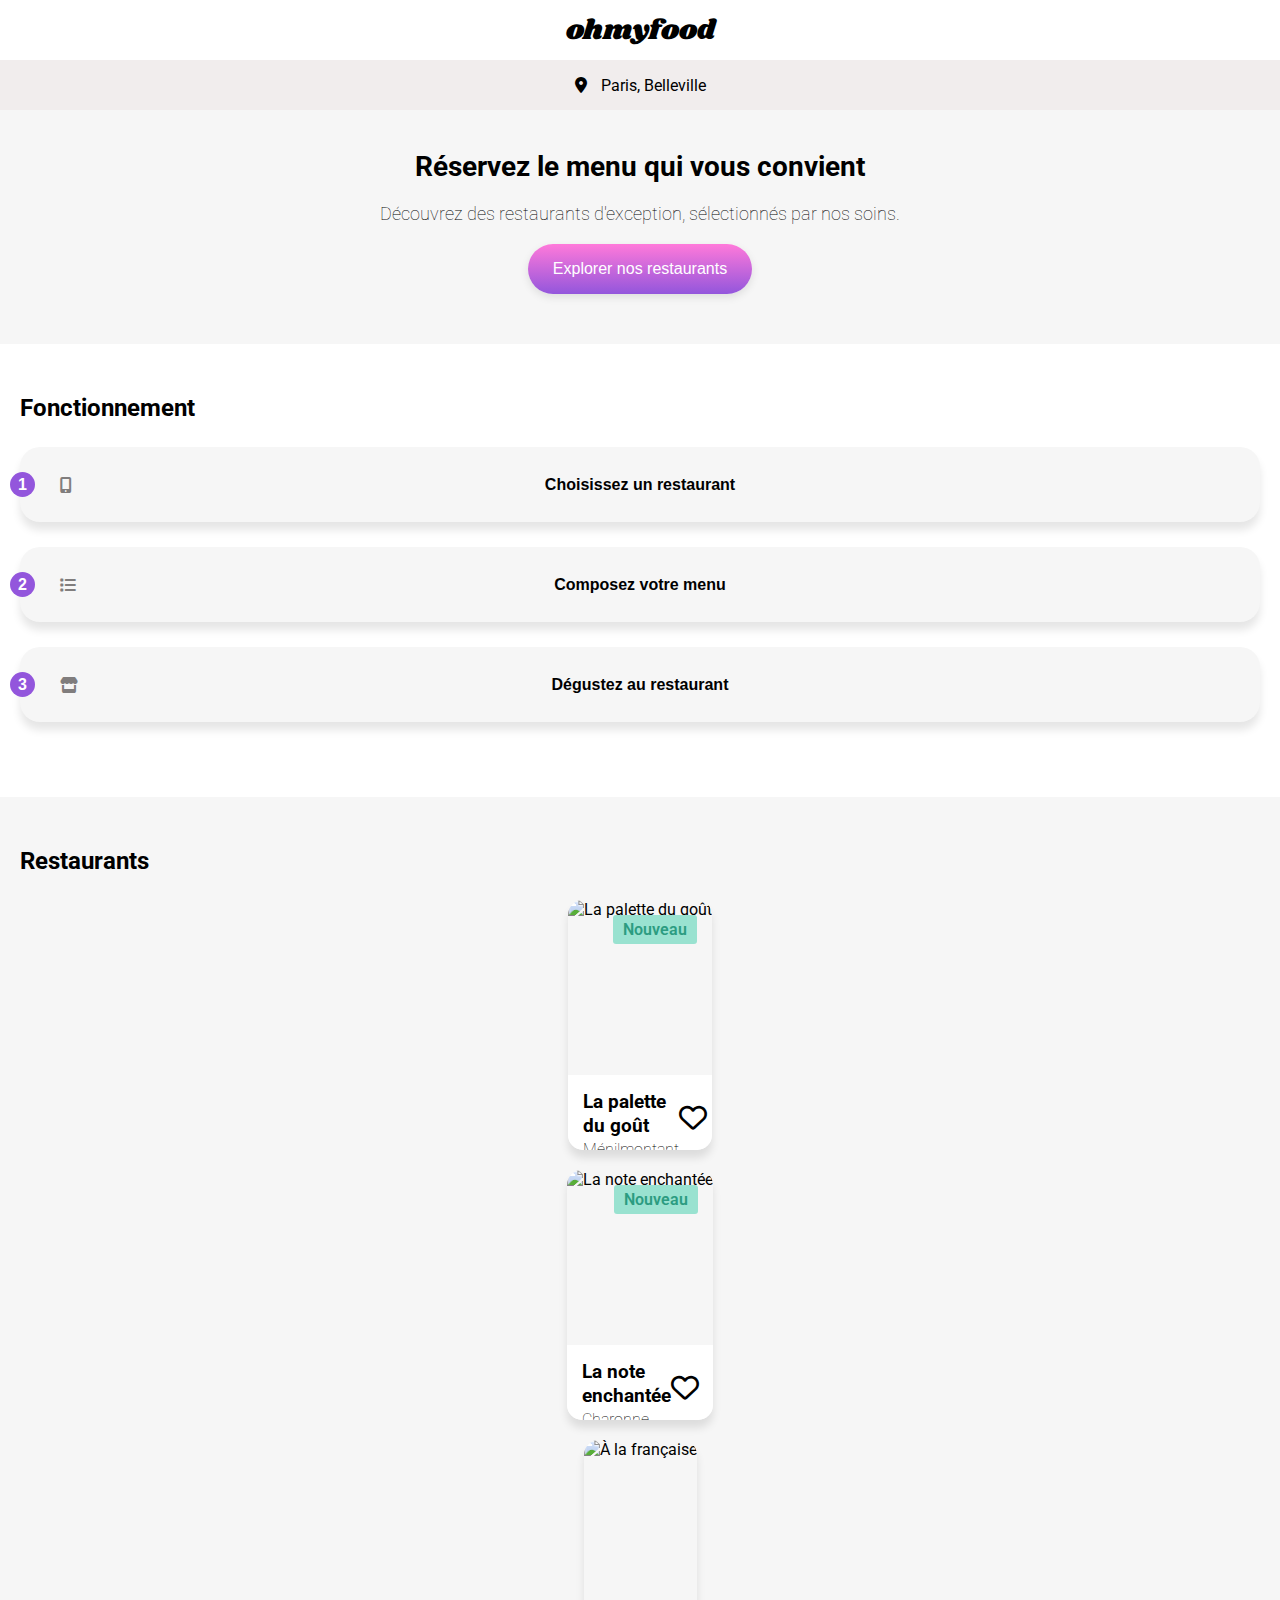
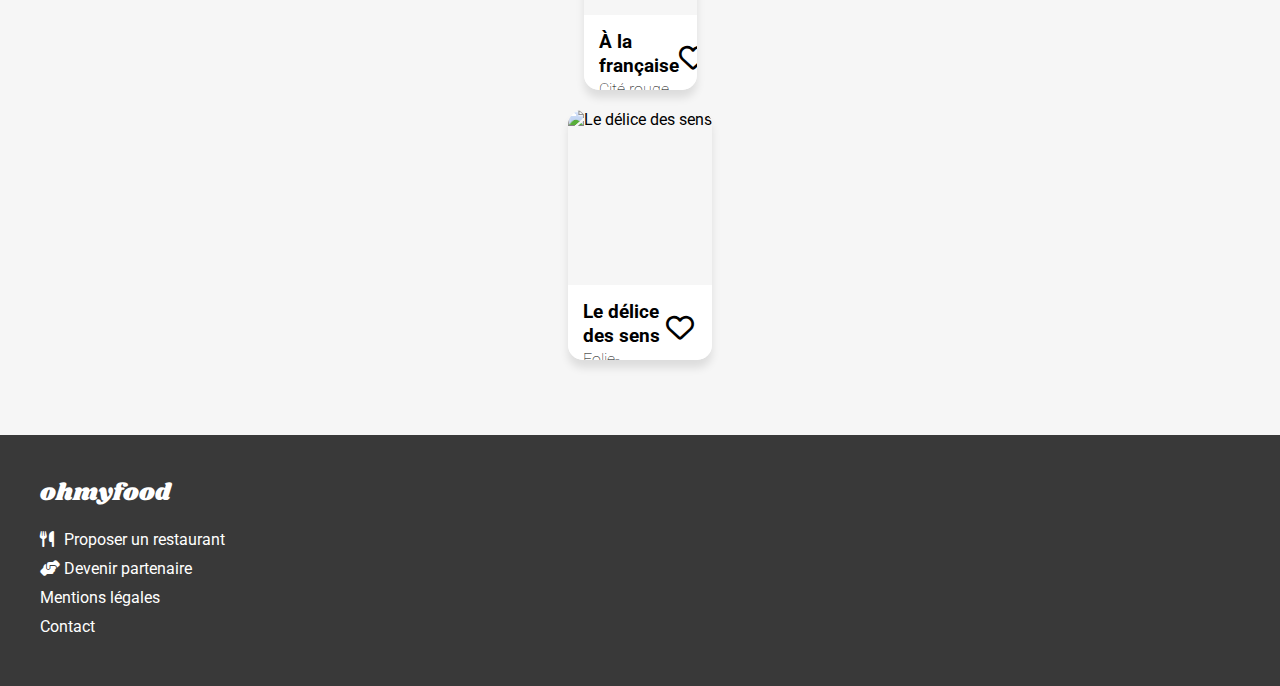
==== commit 8712a8f0: "valid header home + page" ====
--- a/index.html
+++ b/index.html
@@ -28,7 +28,7 @@
     <!-- HEADER -->
     <header class="header">
         <div class="container">
-            <h1 class="header__title">ohmyfood</h1>
+            <h1>ohmyfood</h1>
         </div>
     </header>
 
--- a/css/main.css
+++ b/css/main.css
@@ -396,17 +396,38 @@
 
 .header {
   height: 60px;
-  display: flex;
-  justify-content: center;
-  align-items: center;
   box-shadow: 0 0 0.3rem rgba(0, 0, 0, 0.3);
+  z-index: 1;
+  display: grid;
+  align-items: center;
+}
+.header h1 {
+  font-size: 28px;
+  font-family: "Shrikhand";
+  font-weight: 100;
+}
+.header--relative {
   position: relative;
-}
-.header__title {
-  font-size: 28px;
-  font-family: Shrikhand;
-  font-weight: 100;
-  font-style: normal;
+  width: 100%;
+  display: flex;
+  align-items: center;
+  justify-content: center;
+}
+.header--relative a {
+  position: absolute;
+  left: 0;
+  top: 0;
+  height: 100%;
+  width: 4rem;
+  display: flex;
+  align-items: center;
+  justify-content: center;
+  font-size: 22px;
+  transition: all 200ms ease-out;
+}
+.header--relative a:hover {
+  color: #FF79DA;
+  transform: translateX(-0.5rem);
 }
 
 .footer {
@@ -431,6 +452,9 @@
 .nav__link i {
   display: inline-block;
   width: 20px;
+}
+.nav__link:hover {
+  text-decoration: underline;
 }
 
 .menu {
@@ -461,7 +485,6 @@
   z-index: 1;
   background-color: #f6f6f6;
   position: relative;
-  margin-top: -3rem;
   border-radius: 3rem 3rem 0 0;
   padding: 1.2rem 1.2rem;
 }
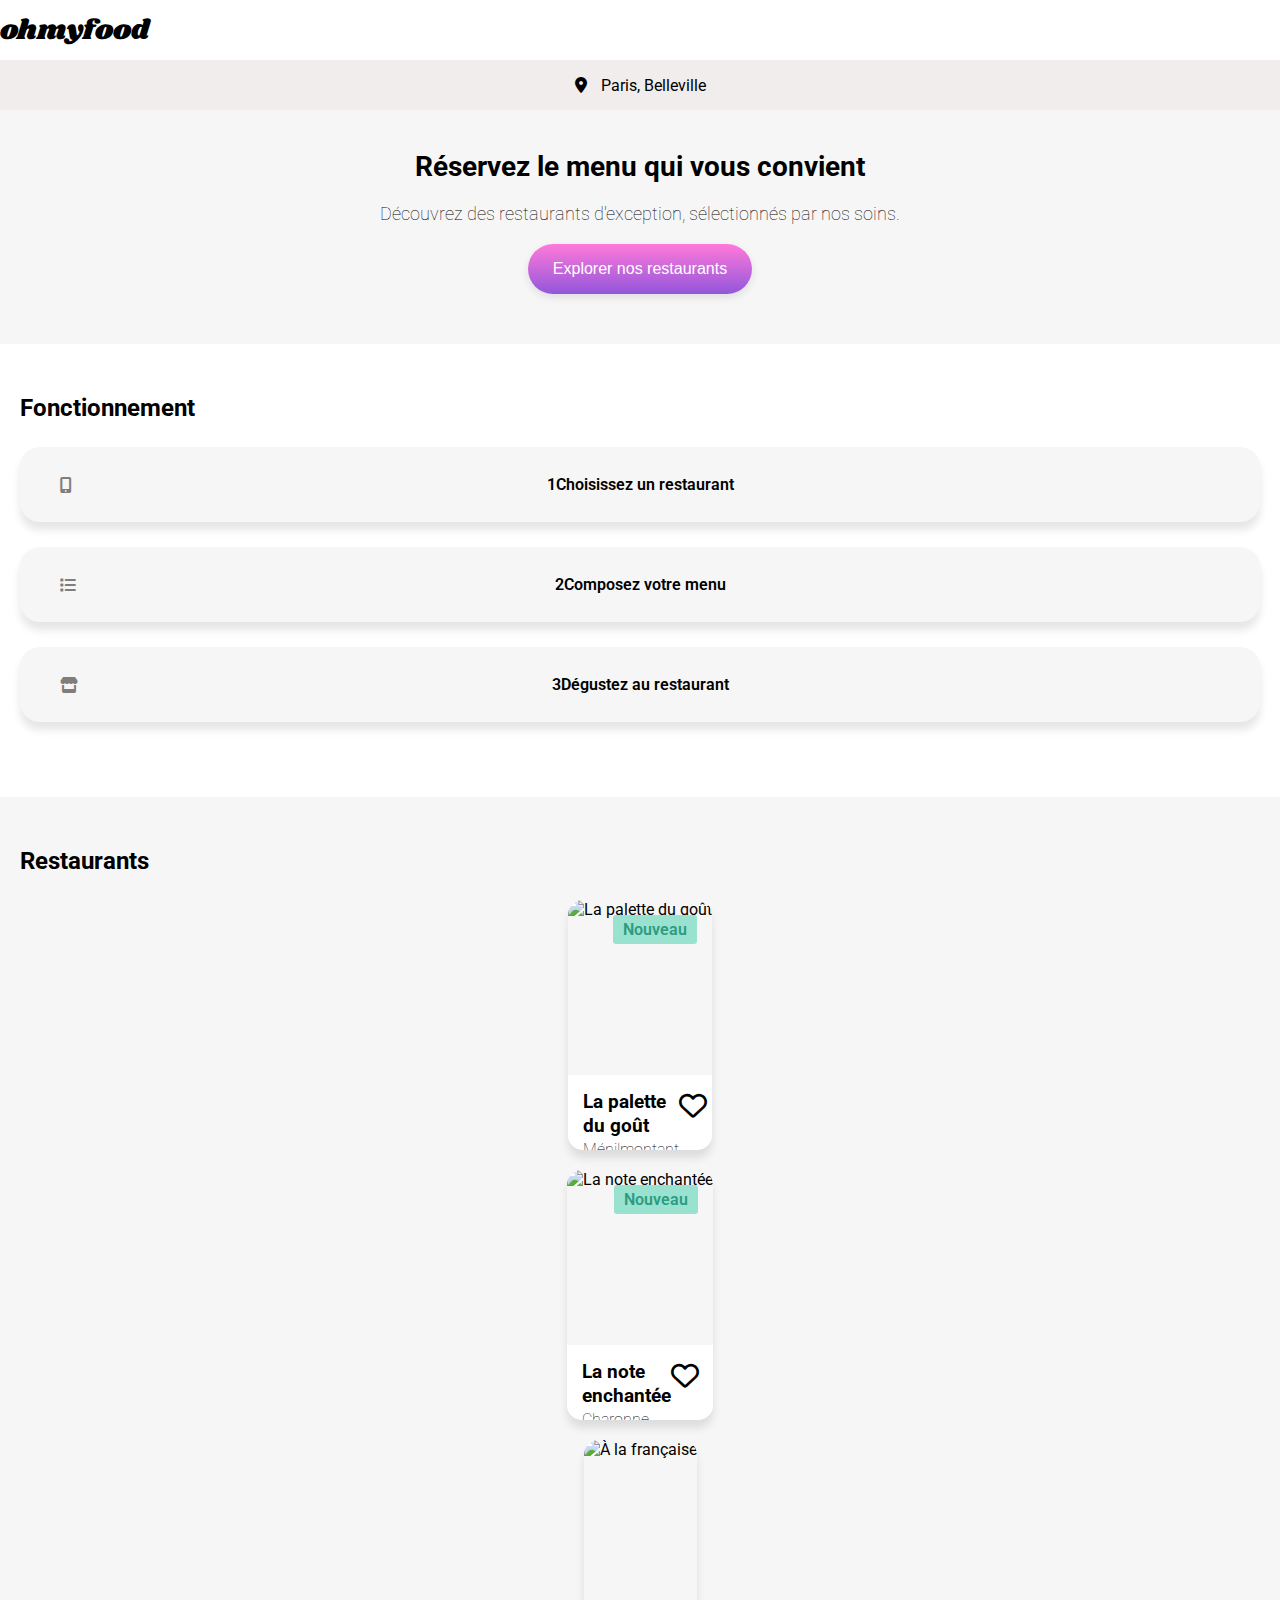
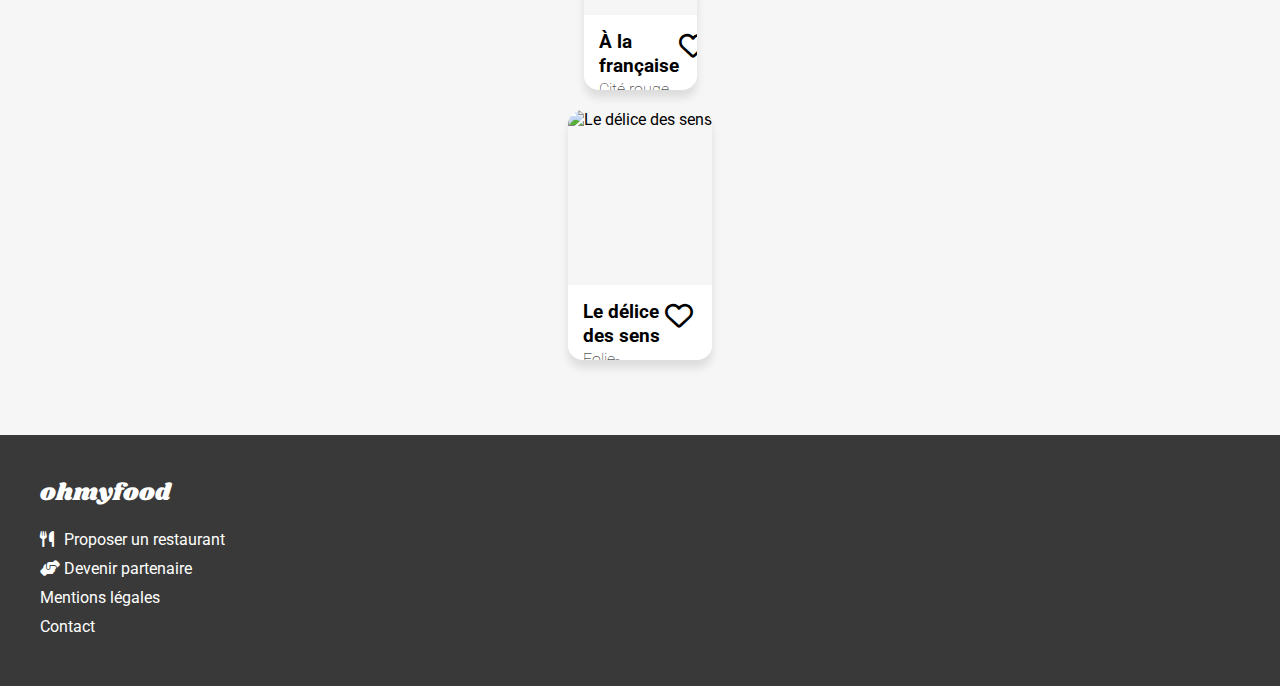
==== commit 4ef794f6: "clean menu list to ol/li" ====
--- a/index.html
+++ b/index.html
@@ -27,9 +27,7 @@
 
     <!-- HEADER -->
     <header class="header">
-        <div class="container">
-            <h1>ohmyfood</h1>
-        </div>
+        <h1>ohmyfood</h1>
     </header>
 
     <!-- MAIN -->
@@ -53,26 +51,24 @@
         <!-- HOME MENU -->
         <section class="menu">
             <div class="container">
-                <div class="menu__heading">
-                    <h2>Fonctionnement</h2>
-                </div>
-                <div class="menu__list">
-                    <button class="menu__btn">
-                        <span class="menu__btn__nb">1</span>
+                <h2>Fonctionnement</h2>
+                <ol class="menu__list">
+                    <li class="menu__btn">
+                        <span>1</span>
                         <i class="fa-solid fa-mobile-screen-button"></i>
                         Choisissez un restaurant
-                    </button>
-                    <button class="menu__btn">
-                        <span class="menu__btn__nb">2</span>
+                    </li>
+                    <li class="menu__btn">
+                        <span>2</span>
                         <i class="fa-solid fa-list"></i>
                         Composez votre menu
-                    </button>
-                    <button class="menu__btn">
-                        <span class="menu__btn__nb">3</span>
+                    </li>
+                    <li class="menu__btn">
+                        <span>3</span>
                         <i class="fa-solid fa-store"></i>
                         Dégustez au restaurant
-                    </button>
-                </div>
+                    </li>
+                </ol>
             </div>
         </section><!-- /menu -->
 
@@ -86,7 +82,7 @@
                     <a href="./menu-a.html" title="Ouvrir le menu">
                         <article class="card">
                             <div class="card__header">
-                                <img class="card__img"
+                                <img 
                                     src="./images/restaurants/jay-wennington-N_Y88TWmGwA-unsplash.jpg"
                                     alt="La palette du goût">
                                 <p class="card__new">Nouveau</p>
@@ -96,10 +92,10 @@
                                     <h3>La palette du goût</h3>
                                     <p>Ménilmontant</p>
                                 </div>
-                                <span class="fa-stack card__heart">
-                                    <i class="fa-regular fa-heart fa-stack-1x"></i>
-                                    <i class="fa-solid fa-heart fa-stack-1x"></i>
-                                </span>
+                                <div class="card__heart">
+                                    <i class="fa-regular fa-heart"></i>
+                                    <i class="fa-solid fa-heart"></i>
+                                </div>
                             </div>
                         </article>
                     </a>
@@ -107,7 +103,7 @@
                     <a href="./menu-b.html" title="Ouvrir le menu">
                         <article class="card">
                             <div class="card__header">
-                                <img class="card__img" src="./images/restaurants/stil-u2Lp8tXIcjw-unsplash.jpg"
+                                <img src="./images/restaurants/stil-u2Lp8tXIcjw-unsplash.jpg"
                                     alt="La note enchantée">
                                 <p class="card__new">Nouveau</p>
                             </div>
@@ -116,10 +112,10 @@
                                     <h3>La note enchantée</h3>
                                     <p>Charonne</p>
                                 </div>
-                                <span class="fa-stack card__heart">
-                                    <i class="fa-regular fa-heart fa-stack-1x"></i>
-                                    <i class="fa-solid fa-heart fa-stack-1x"></i>
-                                </span>
+                                <div class="card__heart">
+                                    <i class="fa-regular fa-heart"></i>
+                                    <i class="fa-solid fa-heart"></i>
+                                </div>
                             </div>
                         </article>
                     </a>
@@ -127,7 +123,7 @@
                     <a href="./menu-c.html" title="Ouvrir le menu">
                         <article class="card">
                             <div class="card__header">
-                                <img class="card__img" src="./images/restaurants/toa-heftiba-DQKerTsQwi0-unsplash.jpg"
+                                <img src="./images/restaurants/toa-heftiba-DQKerTsQwi0-unsplash.jpg"
                                     alt="À la française">
                             </div>
                             <div class="card__body">
@@ -135,10 +131,10 @@
                                     <h3>À la française</h3>
                                     <p>Cité rouge</p>
                                 </div>
-                                <span class="fa-stack card__heart">
-                                    <i class="fa-regular fa-heart fa-stack-1x"></i>
-                                    <i class="fa-solid fa-heart fa-stack-1x"></i>
-                                </span>
+                                <div class="card__heart">
+                                    <i class="fa-regular fa-heart"></i>
+                                    <i class="fa-solid fa-heart"></i>
+                                </div>
                             </div>
                         </article>
                     </a>
@@ -146,7 +142,7 @@
                     <a href="./menu-d.html" title="Ouvrir le menu">
                         <article class="card">
                             <div class="card__header">
-                                <img class="card__img"
+                                <img 
                                     src="./images/restaurants/louis-hansel-shotsoflouis-qNBGVyOCY8Q-unsplash.jpg"
                                     alt="Le délice des sens">
                             </div>
@@ -155,10 +151,10 @@
                                     <h3>Le délice des sens</h3>
                                     <p>Folie-Méricourt</p>
                                 </div>
-                                <span class="fa-stack card__heart">
-                                    <i class="fa-regular fa-heart fa-stack-1x"></i>
-                                    <i class="fa-solid fa-heart fa-stack-1x"></i>
-                                </span>
+                                <div class="card__heart">
+                                    <i class="fa-regular fa-heart"></i>
+                                    <i class="fa-solid fa-heart"></i>
+                                </div>
                             </div>
                         </article>
                     </a>
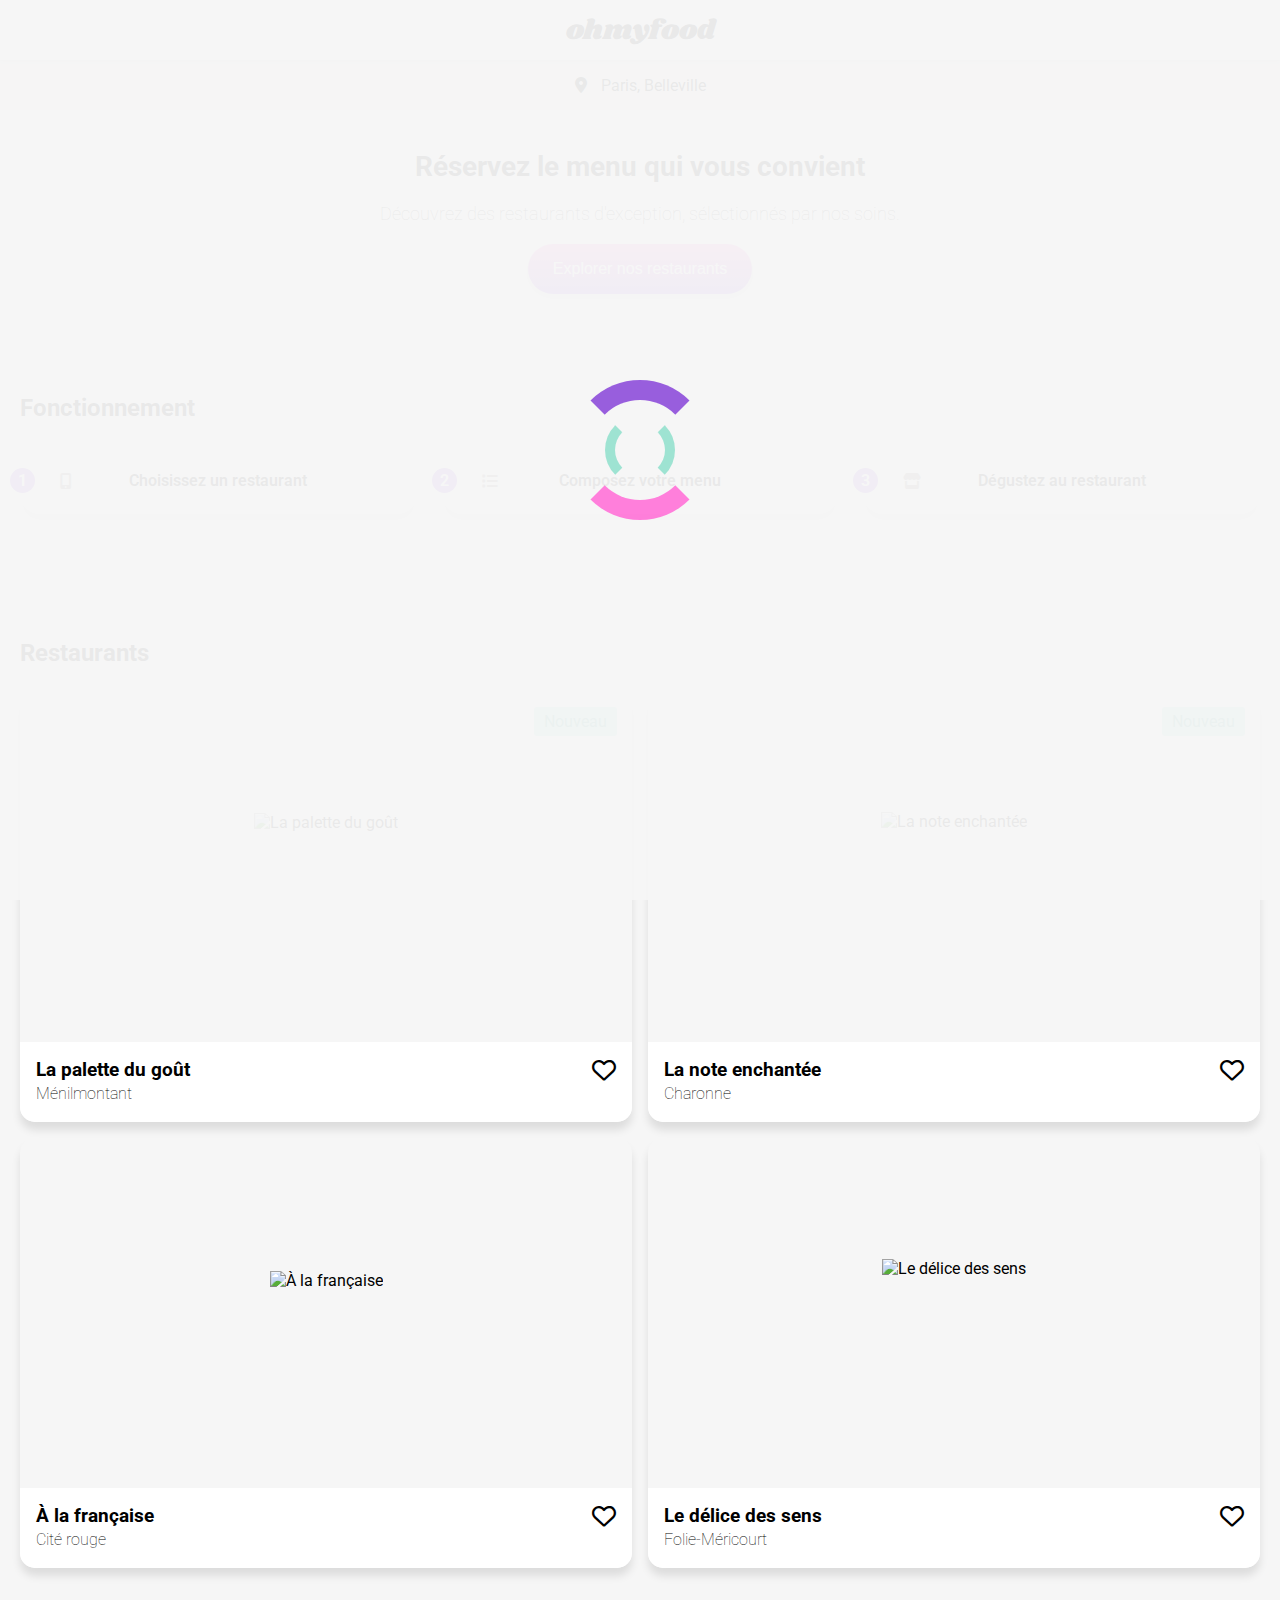
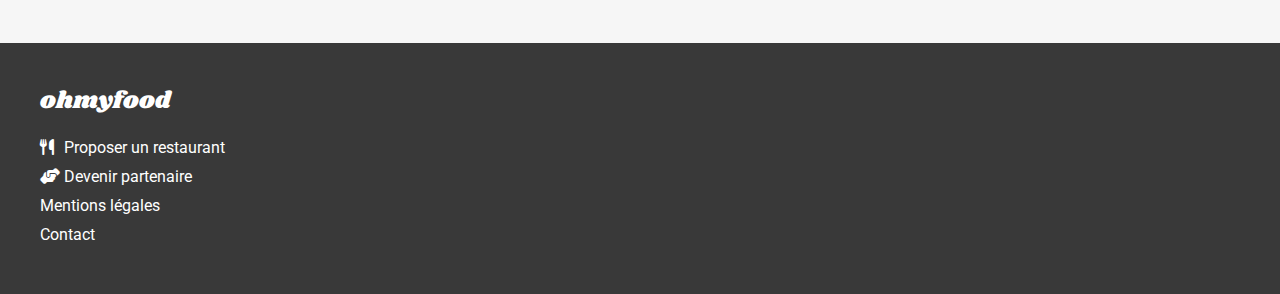
==== commit cdb21759: "activate loader" ====
--- a/index.html
+++ b/index.html
@@ -23,7 +23,7 @@
 
 <body>
     <!-- LOADER SPINNER -->
-    <!-- <div class="loader"></div> -->
+    <div class="loader"></div>
 
     <!-- HEADER -->
     <header class="header">
@@ -73,14 +73,13 @@
         </section><!-- /menu -->
 
         <!-- Resturants list cards -->
-        <section class="restaurants">
+        <section class="cards">
             <div class="container">
-                <h2 class="restaurants__heading">Restaurants</h2>
+                <h2 class="cards__heading">Restaurants</h2>
 
-                <section class="restaurants__list">
+                <section class="cards__list">
 
-                    <a href="./menu-a.html" title="Ouvrir le menu">
-                        <article class="card">
+                    <a class="card" href="./menu-la-palette-du-gout.html" title="Ouvrir le menu">
                             <div class="card__header">
                                 <img 
                                     src="./images/restaurants/jay-wennington-N_Y88TWmGwA-unsplash.jpg"
@@ -97,11 +96,9 @@
                                     <i class="fa-solid fa-heart"></i>
                                 </div>
                             </div>
-                        </article>
                     </a>
 
-                    <a href="./menu-b.html" title="Ouvrir le menu">
-                        <article class="card">
+                    <a class="card" href="./menu-la-note-enchantee.html" title="Ouvrir le menu">
                             <div class="card__header">
                                 <img src="./images/restaurants/stil-u2Lp8tXIcjw-unsplash.jpg"
                                     alt="La note enchantée">
@@ -117,11 +114,9 @@
                                     <i class="fa-solid fa-heart"></i>
                                 </div>
                             </div>
-                        </article>
                     </a>
 
-                    <a href="./menu-c.html" title="Ouvrir le menu">
-                        <article class="card">
+                    <a class="card" href="./menu-a-la-francaise.html" title="Ouvrir le menu">
                             <div class="card__header">
                                 <img src="./images/restaurants/toa-heftiba-DQKerTsQwi0-unsplash.jpg"
                                     alt="À la française">
@@ -136,11 +131,9 @@
                                     <i class="fa-solid fa-heart"></i>
                                 </div>
                             </div>
-                        </article>
                     </a>
 
-                    <a href="./menu-d.html" title="Ouvrir le menu">
-                        <article class="card">
+                    <a class="card" href="./menu-le-delice-des-sens.html" title="Ouvrir le menu">
                             <div class="card__header">
                                 <img 
                                     src="./images/restaurants/louis-hansel-shotsoflouis-qNBGVyOCY8Q-unsplash.jpg"
@@ -156,11 +149,10 @@
                                     <i class="fa-solid fa-heart"></i>
                                 </div>
                             </div>
-                        </article>
                     </a>
                 </section>
             </div><!-- container -->
-        </section><!-- /restaurants -->
+        </section><!-- cards -->
     </main>
 
     <!-- FOOTER -->
--- a/css/main.css
+++ b/css/main.css
@@ -30,7 +30,7 @@
   color: inherit;
 }
 
-ul {
+ul, ol {
   list-style: none;
 }
 
@@ -92,46 +92,6 @@
     transform: translateY(0);
   }
 }
-.menu__btn {
-  width: 100%;
-  height: 75px;
-  border-radius: 20px;
-  position: relative;
-  display: flex;
-  justify-content: center;
-  align-items: center;
-  font-weight: 600;
-  font-size: 16px;
-  box-shadow: 0px 8px 8px 0px rgba(0, 0, 0, 0.1);
-  background-color: #f6f6f6;
-  transition: all 300ms ease-in-out;
-}
-.menu__btn__nb {
-  display: flex;
-  justify-content: center;
-  align-items: center;
-  position: absolute;
-  left: -10px;
-  width: 25px;
-  height: 25px;
-  border-radius: 50%;
-  color: white;
-  background-color: #9356DC;
-}
-.menu__btn i {
-  position: absolute;
-  left: 40px;
-  color: #807d7d;
-  transition: color 300ms ease-in-out;
-}
-.menu__btn:hover {
-  background-color: #e4d5f6;
-  box-shadow: 0px 8px 8px 0px rgba(0, 0, 0, 0.2);
-}
-.menu__btn:hover i {
-  color: #9356DC;
-}
-
 .main-btn {
   margin: 10px auto;
   display: block;
@@ -153,41 +113,36 @@
 }
 
 .card {
-  width: 100%;
-  height: 250px;
+  display: block;
+  overflow: hidden;
   border-radius: 15px;
   box-shadow: 0px 8px 8px 0px rgba(0, 0, 0, 0.1);
+}
+.card__header {
+  display: grid;
+  place-content: center;
+  position: relative;
+  height: 175px;
   overflow: hidden;
-  position: relative;
-}
-.card__header {
-  display: flex;
-  justify-content: center;
-  align-items: center;
-  position: relative;
 }
 .card__header img {
   -o-object-fit: cover;
      object-fit: cover;
+  aspect-ratio: 4/3;
 }
 .card__new {
   position: absolute;
   top: 15px;
   right: 15px;
   color: #2c9c81;
-  font-weight: 600;
   background-color: #99E2D0;
   padding: 5px 10px;
   font-size: 16px;
   border-radius: 3px;
 }
 .card__body {
-  position: absolute;
-  bottom: 0;
-  width: 100%;
-  height: 75px;
   background-color: white;
-  padding: 15px;
+  padding: 1rem;
   display: flex;
   justify-content: space-between;
 }
@@ -198,16 +153,27 @@
   font-weight: 100;
 }
 .card__heart {
-  font-size: 28px;
+  position: relative;
+  width: 1.5rem;
+  height: 1.5rem;
+  font-size: 1.5rem;
+  cursor: pointer;
 }
 .card__heart .fa-solid {
+  position: absolute;
+  top: 0;
+  right: 0;
   opacity: 0;
   background: linear-gradient(#9356DC, #FF79DA);
   -webkit-background-clip: text;
+          background-clip: text;
   -webkit-text-fill-color: transparent;
   transition: opacity 300ms ease-in-out;
 }
 .card__heart .fa-regular {
+  position: absolute;
+  top: 0;
+  right: 0;
   opacity: 1;
   transition: opacity 300ms ease-in-out;
 }
@@ -262,11 +228,245 @@
           animation: loader-rotate 0.65s 0.01s ease-in-out infinite;
 }
 
+.item {
+  background-color: #fff;
+  border-radius: 15px;
+  box-shadow: 0px 0px 5px rgba(0, 0, 0, 0.1);
+  display: flex;
+  overflow: hidden;
+  cursor: pointer;
+}
+.item--1 {
+  -webkit-animation: menu-fadein 380ms 80ms ease-in-out both;
+          animation: menu-fadein 380ms 80ms ease-in-out both;
+}
+.item--2 {
+  -webkit-animation: menu-fadein 380ms 160ms ease-in-out both;
+          animation: menu-fadein 380ms 160ms ease-in-out both;
+}
+.item--3 {
+  -webkit-animation: menu-fadein 380ms 240ms ease-in-out both;
+          animation: menu-fadein 380ms 240ms ease-in-out both;
+}
+.item--4 {
+  -webkit-animation: menu-fadein 380ms 320ms ease-in-out both;
+          animation: menu-fadein 380ms 320ms ease-in-out both;
+}
+.item--5 {
+  -webkit-animation: menu-fadein 380ms 400ms ease-in-out both;
+          animation: menu-fadein 380ms 400ms ease-in-out both;
+}
+.item--6 {
+  -webkit-animation: menu-fadein 380ms 480ms ease-in-out both;
+          animation: menu-fadein 380ms 480ms ease-in-out both;
+}
+.item--7 {
+  -webkit-animation: menu-fadein 380ms 560ms ease-in-out both;
+          animation: menu-fadein 380ms 560ms ease-in-out both;
+}
+.item--8 {
+  -webkit-animation: menu-fadein 380ms 640ms ease-in-out both;
+          animation: menu-fadein 380ms 640ms ease-in-out both;
+}
+.item--9 {
+  -webkit-animation: menu-fadein 380ms 720ms ease-in-out both;
+          animation: menu-fadein 380ms 720ms ease-in-out both;
+}
+.item__header {
+  padding: 1rem;
+  flex: 1;
+  overflow: hidden;
+}
+.item__header * {
+  white-space: nowrap;
+  overflow: hidden;
+  text-overflow: ellipsis;
+}
+.item__price {
+  padding: 1rem;
+  display: flex;
+  justify-content: flex-end;
+  align-items: flex-end;
+  font-weight: bold;
+}
+.item__select {
+  display: grid;
+  place-content: center;
+  width: 4rem;
+  height: auto;
+  margin-right: -4rem;
+  background-color: #99E2D0;
+  font-size: 22px;
+  color: white;
+  transition: all 500ms;
+}
+.item__select i {
+  transition: transform 700ms 100ms;
+}
+.item:hover .item__select {
+  margin-right: 0;
+}
+.item:hover .item__select i {
+  transform: rotate(-360deg);
+}
+
+.home__location {
+  height: 50px;
+  font-size: 16px;
+  display: flex;
+  justify-content: center;
+  align-items: center;
+  background-color: #f1eded;
+}
+.home__location i {
+  margin-right: 10px;
+}
+.home__hero {
+  padding: 40px 20px;
+  text-align: center;
+  background-color: #f6f6f6;
+}
+.home__hero h1 {
+  font-size: 28px;
+}
+.home__hero h2 {
+  margin: 20px auto;
+  font-weight: 100;
+  font-size: 18px;
+}
+
+.header {
+  height: 60px;
+  box-shadow: 0 0 0.3rem rgba(0, 0, 0, 0.3);
+  position: relative;
+  display: flex;
+  justify-content: center;
+  align-items: center;
+}
+.header h1 {
+  font-size: 28px;
+  font-family: "Shrikhand";
+  font-weight: 100;
+}
+.header--relative {
+  position: relative;
+}
+.header--relative a {
+  position: absolute;
+  left: 0;
+  top: 0;
+  height: 100%;
+  width: 4rem;
+  display: flex;
+  justify-content: center;
+  align-items: center;
+  font-size: 22px;
+  transition: all 200ms ease-out;
+}
+.header--relative a:hover {
+  color: #FF79DA;
+  transform: translateX(-10%);
+}
+
+.footer {
+  padding: 40px;
+  background-color: #393939;
+  color: white;
+}
+.footer__heading {
+  font-family: "Shrikhand", cursive;
+  font-weight: 400;
+}
+
+.nav {
+  margin-top: 20px;
+}
+.nav li {
+  margin: 10px 0;
+}
+.nav__link {
+  color: white;
+}
+.nav__link i {
+  display: inline-block;
+  width: 20px;
+}
+.nav__link:hover {
+  text-decoration: underline;
+}
+
+.menu {
+  padding: 50px 20px;
+}
+.menu__list {
+  display: flex;
+  flex-direction: column;
+  justify-content: center;
+  flex-wrap: wrap;
+  padding: 25px 0;
+  gap: 25px;
+}
+.menu__btn {
+  position: relative;
+  flex: 1;
+  padding: 1.5rem;
+  border-radius: 20px;
+  display: flex;
+  justify-content: center;
+  align-items: center;
+  font-weight: 600;
+  font-size: 16px;
+  box-shadow: 0px 8px 8px 0px rgba(0, 0, 0, 0.1);
+  background-color: #f6f6f6;
+  transition: all 300ms ease-in-out;
+}
+.menu__btn span {
+  position: absolute;
+  left: -10px;
+  display: flex;
+  justify-content: center;
+  align-items: center;
+  width: 25px;
+  height: 25px;
+  border-radius: 50%;
+  color: white;
+  background-color: #9356DC;
+}
+.menu__btn i {
+  position: absolute;
+  left: 40px;
+  color: #807d7d;
+  transition: color 300ms ease-in-out;
+}
+.menu__btn:hover {
+  background-color: #e4d5f6;
+  box-shadow: 0px 8px 8px 0px rgba(0, 0, 0, 0.2);
+}
+.menu__btn:hover i {
+  color: #9356DC;
+}
+
+.cards {
+  padding: 50px 20px;
+  background-color: #f6f6f6;
+}
+.cards__list {
+  margin: 25px 0;
+  display: grid;
+  grid-gap: 1rem;
+  grid-template-columns: repeat(1, 1fr);
+}
+
 .items {
+  display: grid;
+  gap: 2rem;
+}
+.items__list {
+  max-width: 100%;
+  overflow: hidden;
   display: flex;
   flex-direction: column;
-  gap: 15px;
-  padding: 5px 0;
+  gap: 1rem;
 }
 .items h3 {
   text-transform: uppercase;
@@ -286,215 +486,25 @@
   background-color: #99E2D0;
 }
 
-.item {
-  background-color: #fff;
-  border-radius: 15px;
-  box-shadow: 0px 0px 5px rgba(0, 0, 0, 0.1);
-  height: 70px;
-  display: flex;
-  overflow: hidden;
-  cursor: pointer;
-}
-.item--1 {
-  -webkit-animation: menu-fadein 380ms 80ms ease-in-out both;
-          animation: menu-fadein 380ms 80ms ease-in-out both;
-}
-.item--2 {
-  -webkit-animation: menu-fadein 380ms 160ms ease-in-out both;
-          animation: menu-fadein 380ms 160ms ease-in-out both;
-}
-.item--3 {
-  -webkit-animation: menu-fadein 380ms 240ms ease-in-out both;
-          animation: menu-fadein 380ms 240ms ease-in-out both;
-}
-.item--4 {
-  -webkit-animation: menu-fadein 380ms 320ms ease-in-out both;
-          animation: menu-fadein 380ms 320ms ease-in-out both;
-}
-.item--5 {
-  -webkit-animation: menu-fadein 380ms 400ms ease-in-out both;
-          animation: menu-fadein 380ms 400ms ease-in-out both;
-}
-.item--6 {
-  -webkit-animation: menu-fadein 380ms 480ms ease-in-out both;
-          animation: menu-fadein 380ms 480ms ease-in-out both;
-}
-.item--7 {
-  -webkit-animation: menu-fadein 380ms 560ms ease-in-out both;
-          animation: menu-fadein 380ms 560ms ease-in-out both;
-}
-.item--8 {
-  -webkit-animation: menu-fadein 380ms 640ms ease-in-out both;
-          animation: menu-fadein 380ms 640ms ease-in-out both;
-}
-.item--9 {
-  -webkit-animation: menu-fadein 380ms 720ms ease-in-out both;
-          animation: menu-fadein 380ms 720ms ease-in-out both;
-}
-.item__header {
-  padding: 1rem;
-  flex: 1;
-  overflow: hidden;
-}
-.item__header * {
-  white-space: nowrap;
-  overflow: hidden;
-  text-overflow: ellipsis;
-}
-.item__price {
-  padding: 1rem;
-  display: flex;
-  justify-content: flex-end;
-  align-items: flex-end;
-  font-weight: bold;
-}
-.item__select {
-  display: grid;
-  place-content: center;
-  height: 100%;
-  background-color: #99E2D0;
-  font-size: 22px;
-  color: white;
-  margin-right: -4rem;
-  transition: all 500ms;
-  width: 4rem;
-}
-.item__select i {
-  transition: transform 500ms;
-}
-.item:hover .item__select {
-  margin-right: 0;
-}
-.item:hover .item__select i {
-  transform: rotate(-360deg);
-}
-
-.home__location {
-  height: 50px;
-  font-size: 16px;
-  display: flex;
-  justify-content: center;
-  align-items: center;
-  background-color: #f1eded;
-}
-.home__location i {
-  margin-right: 10px;
-}
-.home__hero {
-  padding: 40px 20px;
-  text-align: center;
+.restaurant__img {
+  max-height: 500px;
+  -o-object-fit: cover;
+     object-fit: cover;
+}
+.restaurant__body {
+  position: relative;
+  margin-top: -2.5rem;
+  border-radius: 2.5rem 2.5rem 0 0;
+  padding: 1.2rem 1.2rem;
   background-color: #f6f6f6;
 }
-.home__hero h1 {
-  font-size: 28px;
-}
-.home__hero h2 {
-  margin: 20px auto;
-  font-weight: 100;
-  font-size: 18px;
-}
-
-.header {
-  height: 60px;
-  box-shadow: 0 0 0.3rem rgba(0, 0, 0, 0.3);
-  z-index: 1;
-  display: grid;
-  align-items: center;
-}
-.header h1 {
-  font-size: 28px;
+.restaurant__header {
+  display: flex;
+  align-items: center;
+  justify-content: space-between;
+}
+.restaurant__header h2 {
   font-family: "Shrikhand";
-  font-weight: 100;
-}
-.header--relative {
-  position: relative;
-  width: 100%;
-  display: flex;
-  align-items: center;
-  justify-content: center;
-}
-.header--relative a {
-  position: absolute;
-  left: 0;
-  top: 0;
-  height: 100%;
-  width: 4rem;
-  display: flex;
-  align-items: center;
-  justify-content: center;
-  font-size: 22px;
-  transition: all 200ms ease-out;
-}
-.header--relative a:hover {
-  color: #FF79DA;
-  transform: translateX(-0.5rem);
-}
-
-.footer {
-  padding: 40px;
-  background-color: #393939;
-  color: white;
-}
-.footer__heading {
-  font-family: "Shrikhand", cursive;
-  font-weight: 400;
-}
-
-.nav {
-  margin-top: 20px;
-}
-.nav li {
-  margin: 10px 0;
-}
-.nav__link {
-  color: white;
-}
-.nav__link i {
-  display: inline-block;
-  width: 20px;
-}
-.nav__link:hover {
-  text-decoration: underline;
-}
-
-.menu {
-  padding: 50px 20px;
-}
-.menu__list {
-  padding: 25px 0;
-  display: flex;
-  flex-direction: column;
-  align-items: center;
-  gap: 25px;
-}
-
-.restaurants {
-  padding: 50px 20px;
-  background-color: #f6f6f6;
-}
-.restaurants__list {
-  padding: 25px 0;
-  display: flex;
-  flex-direction: column;
-  align-items: center;
-  gap: 20px;
-}
-
-.restaurant {
-  /* top of header image*/
-  z-index: 1;
-  background-color: #f6f6f6;
-  position: relative;
-  border-radius: 3rem 3rem 0 0;
-  padding: 1.2rem 1.2rem;
-}
-.restaurant__header {
-  display: flex;
-  align-items: center;
-  justify-content: space-between;
-}
-.restaurant__header h2 {
-  font-family: Shrikhand;
   font-size: 28px;
   font-weight: 100;
 }
@@ -518,15 +528,31 @@
   box-shadow: 0 0.2rem 0.5rem rgba(0, 0, 0, 0.4);
 }
 
-/*
-    &__image {
-        // 
-        // width:100%;
-        // max-width:100%;
-        // object-fit: cover;
-        max-width: 100%;
-        max-height: 32rem;
-        width: 100%;
-        object-fit: cover;
-    }
-    *//*# sourceMappingURL=main.css.map */+@media (min-width: 768px) {
+  .cards__list {
+    grid-template-columns: repeat(2, 1fr);
+  }
+  .card__header {
+    height: 250px;
+  }
+  .items h3 {
+    font-size: 22px;
+  }
+  .item {
+    font-size: 20px;
+  }
+  .item__header, .item__price {
+    padding: 1.5rem;
+  }
+}
+@media (min-width: 992px) {
+  .menu__list {
+    flex-direction: row;
+  }
+  .card__header {
+    height: 350px;
+  }
+  .items {
+    grid-template-columns: repeat(3, 1fr);
+  }
+}/*# sourceMappingURL=main.css.map */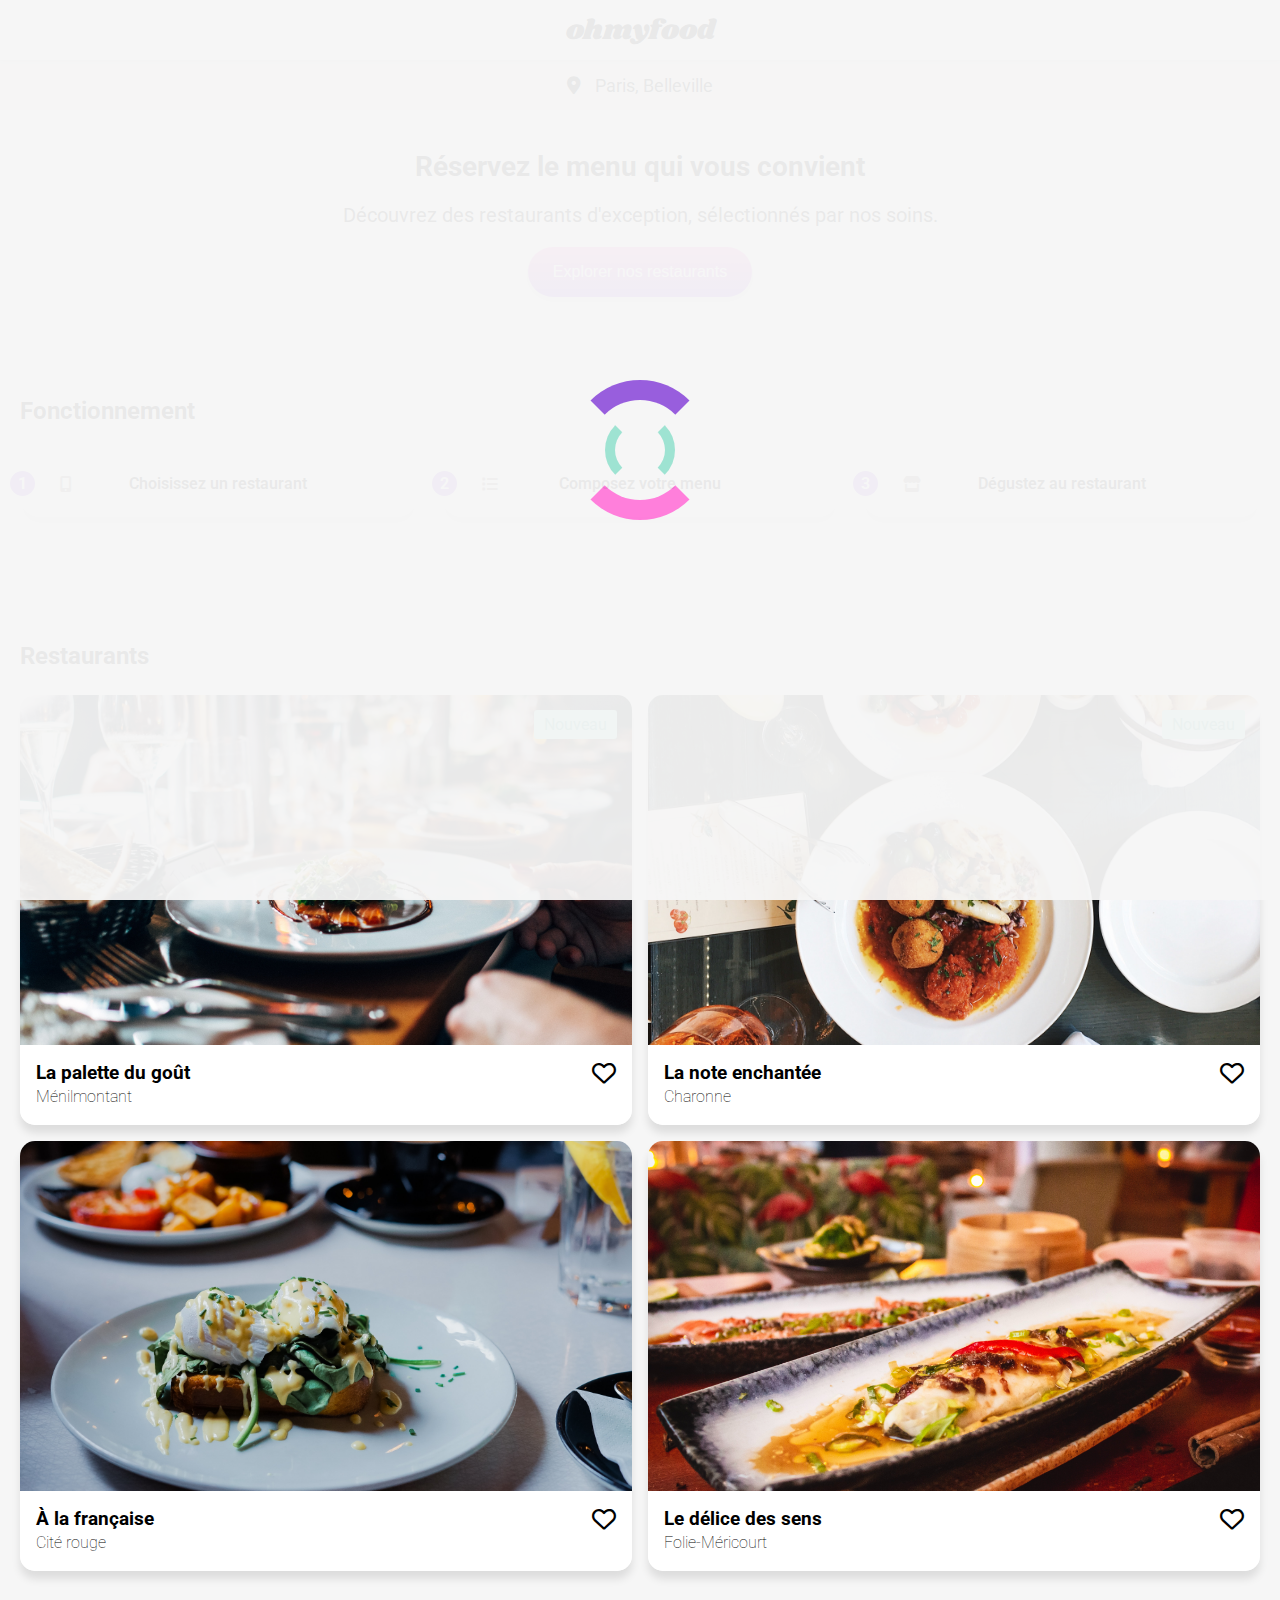
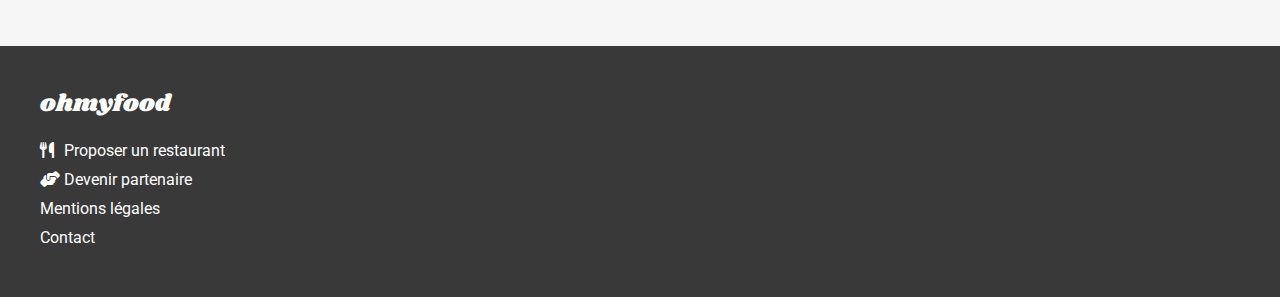
==== commit f658ac93: "up repo" ====
--- a/index.html
+++ b/index.html
@@ -42,8 +42,8 @@
 
         <section class="home__hero">
             <div class="container">
-                <h1>Réservez le menu qui vous convient</h1>
-                <h2>Découvrez des restaurants d'exception, sélectionnés par nos soins.</h2>
+                <h2>Réservez le menu qui vous convient</h2>
+                <h3>Découvrez des restaurants d'exception, sélectionnés par nos soins.</h3>
                 <button class="main-btn">Explorer nos restaurants</button>
             </div>
         </section>
--- a/css/main.css
+++ b/css/main.css
@@ -18,6 +18,7 @@
 
 header, main, footer {
   width: 100%;
+  min-width: 350px;
 }
 
 .container {
@@ -67,10 +68,10 @@
     opacity: 0;
     transform: translateY(15%);
   }
-  50% {
+  60% {
     opacity: 1;
   }
-  90% {
+  80% {
     transform: translateY(-3%);
   }
   100% {
@@ -82,10 +83,10 @@
     opacity: 0;
     transform: translateY(15%);
   }
-  50% {
+  60% {
     opacity: 1;
   }
-  90% {
+  80% {
     transform: translateY(-3%);
   }
   100% {
@@ -235,42 +236,44 @@
   display: flex;
   overflow: hidden;
   cursor: pointer;
-}
-.item--1 {
-  -webkit-animation: menu-fadein 380ms 80ms ease-in-out both;
-          animation: menu-fadein 380ms 80ms ease-in-out both;
+  -webkit-animation: menu-fadein 500ms 80ms ease-in-out both;
+          animation: menu-fadein 500ms 80ms ease-in-out both;
 }
 .item--2 {
-  -webkit-animation: menu-fadein 380ms 160ms ease-in-out both;
-          animation: menu-fadein 380ms 160ms ease-in-out both;
+  -webkit-animation-delay: 240ms;
+          animation-delay: 240ms;
 }
 .item--3 {
-  -webkit-animation: menu-fadein 380ms 240ms ease-in-out both;
-          animation: menu-fadein 380ms 240ms ease-in-out both;
+  -webkit-animation-delay: 320ms;
+          animation-delay: 320ms;
 }
 .item--4 {
-  -webkit-animation: menu-fadein 380ms 320ms ease-in-out both;
-          animation: menu-fadein 380ms 320ms ease-in-out both;
+  -webkit-animation-delay: 400ms;
+          animation-delay: 400ms;
 }
 .item--5 {
-  -webkit-animation: menu-fadein 380ms 400ms ease-in-out both;
-          animation: menu-fadein 380ms 400ms ease-in-out both;
+  -webkit-animation-delay: 480ms;
+          animation-delay: 480ms;
 }
 .item--6 {
-  -webkit-animation: menu-fadein 380ms 480ms ease-in-out both;
-          animation: menu-fadein 380ms 480ms ease-in-out both;
+  -webkit-animation-delay: 560ms;
+          animation-delay: 560ms;
 }
 .item--7 {
-  -webkit-animation: menu-fadein 380ms 560ms ease-in-out both;
-          animation: menu-fadein 380ms 560ms ease-in-out both;
+  -webkit-animation-delay: 640ms;
+          animation-delay: 640ms;
 }
 .item--8 {
-  -webkit-animation: menu-fadein 380ms 640ms ease-in-out both;
-          animation: menu-fadein 380ms 640ms ease-in-out both;
+  -webkit-animation-delay: 720ms;
+          animation-delay: 720ms;
 }
 .item--9 {
-  -webkit-animation: menu-fadein 380ms 720ms ease-in-out both;
-          animation: menu-fadein 380ms 720ms ease-in-out both;
+  -webkit-animation-delay: 800ms;
+          animation-delay: 800ms;
+}
+.item--10 {
+  -webkit-animation-delay: 880ms;
+          animation-delay: 880ms;
 }
 .item__header {
   padding: 1rem;
@@ -326,10 +329,10 @@
   text-align: center;
   background-color: #f6f6f6;
 }
-.home__hero h1 {
+.home__hero h2 {
   font-size: 28px;
 }
-.home__hero h2 {
+.home__hero h3 {
   margin: 20px auto;
   font-weight: 100;
   font-size: 18px;
@@ -546,6 +549,16 @@
   }
 }
 @media (min-width: 992px) {
+  .home__location {
+    font-size: 18px;
+  }
+  .home__hero h2 {
+    font-size: 28px;
+  }
+  .home__hero h3 {
+    font-weight: 400;
+    font-size: 20px;
+  }
   .menu__list {
     flex-direction: row;
   }
